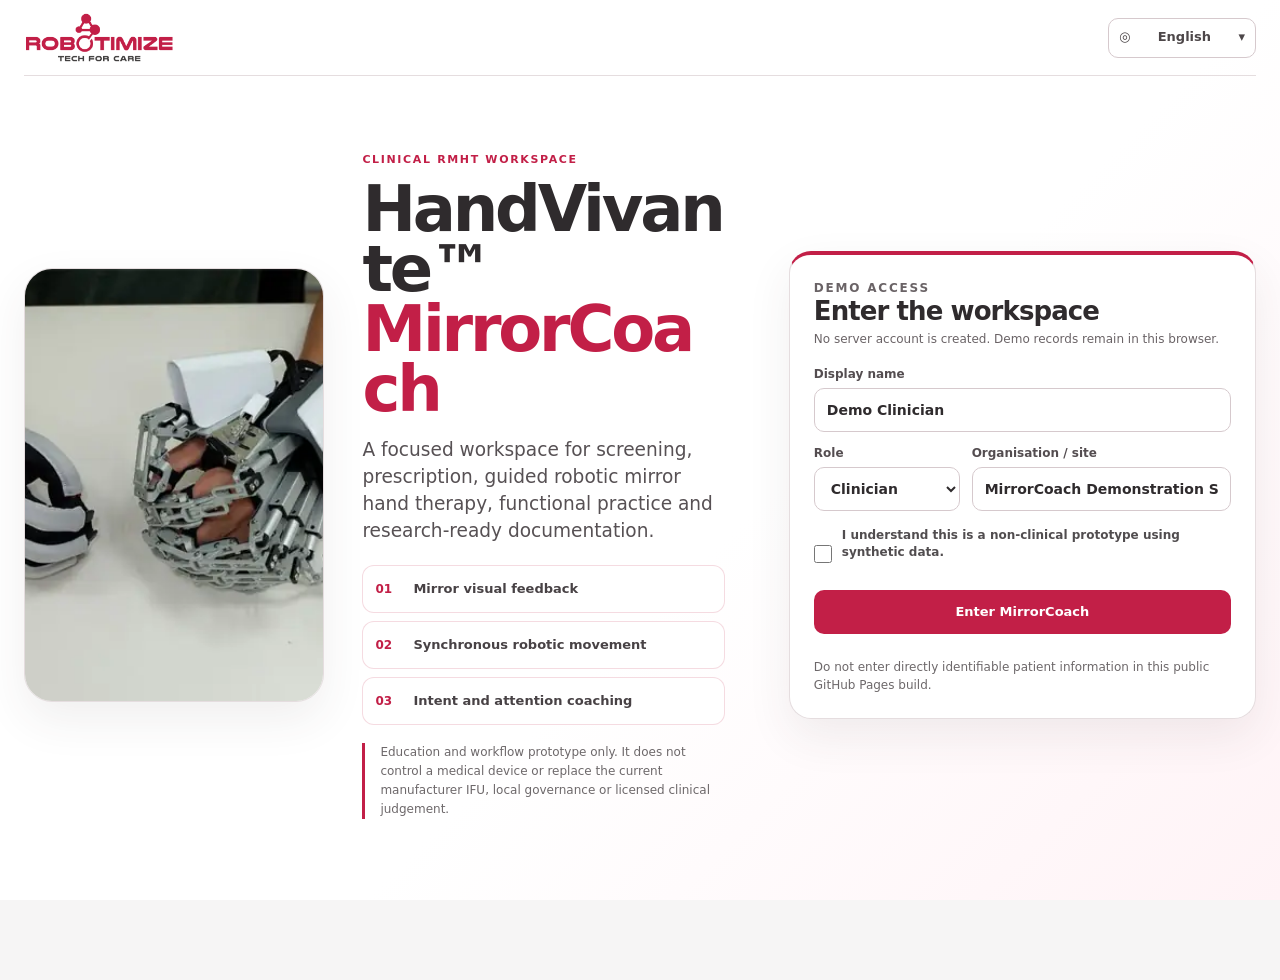
==== index.html @ 6317625f "Activate stable welcome route build" ====
<!doctype html>
<html lang="en">
<head>
  <meta charset="utf-8" />
  <meta name="viewport" content="width=device-width, initial-scale=1" />
  <meta name="theme-color" content="#ffffff" />
  <meta name="description" content="HandVivante MirrorCoach: a clinician-led international workflow prototype for robotic mirror hand therapy, guided sessions, functional practice and research-ready documentation." />
  <title>HandVivante™ MirrorCoach</title>
  <link rel="icon" href="assets/robotimize-logo.png?v=20260714-5" type="image/png" />
  <link rel="manifest" href="manifest.webmanifest?v=20260714-5" />
  <link rel="stylesheet" href="css/01-foundation.css?v=20260714-5" />
  <link rel="stylesheet" href="css/02-layout.css?v=20260714-5" />
  <link rel="stylesheet" href="css/03-components.css?v=20260714-5" />
  <link rel="stylesheet" href="css/04-responsive.css?v=20260714-5" />
  <link rel="stylesheet" href="css/05-professional.css?v=20260714-5" />
  <link rel="stylesheet" href="css/06-focus-navigation.css?v=20260714-5" />
  <link rel="stylesheet" href="css/07-metric-insights.css?v=20260714-5" />
  <link rel="stylesheet" href="css/08-welcome-navigation.css?v=20260714-5" />
</head>
<body>
  <a class="skip-link" href="#mainContent">Skip to main content</a>
  <div id="mirrorcoachRoot"><div class="boot-screen"><img src="assets/robotimize-logo.png?v=20260714-5" alt="Robotimize — Tech for Care" /><strong>Loading HandVivante™ MirrorCoach…</strong></div></div>
  <script src="js/00-boot.js?v=20260714-5"></script>
</body>
</html>
---- css/02-layout.css ----
.tab-nav{position:sticky;top:0;z-index:50;display:flex;gap:8px;overflow-x:auto;padding:12px clamp(18px,4vw,62px);background:rgba(10,7,17,.87);backdrop-filter:blur(18px);border-bottom:1px solid var(--line);scrollbar-width:thin}
.tab-button{white-space:nowrap;min-height:42px;padding:10px 15px;background:rgba(255,255,255,.055);border:1px solid var(--line)}
.tab-button.active{background:linear-gradient(135deg,rgba(255,93,143,.27),rgba(155,124,255,.2));border-color:rgba(255,122,164,.55)}
.app-status{position:fixed;right:20px;bottom:20px;z-index:1000;max-width:430px;border-radius:16px;padding:13px 16px;background:#21172e;border:1px solid var(--line);box-shadow:var(--shadow);opacity:0;transform:translateY(12px);pointer-events:none;transition:.2s}
.app-status.show{opacity:1;transform:translateY(0)}
.app-status.error{border-color:rgba(255,107,120,.55)}
.app-shell{width:min(1500px,calc(100% - clamp(30px,7vw,120px)));margin:0 auto;padding:28px 0 20px}
.tab-panel{display:none}
.tab-panel.active{display:block}
footer{width:min(1500px,calc(100% - clamp(30px,7vw,120px)));margin:0 auto;padding:8px 0 34px;color:var(--muted);font-size:12px}
.hero-panel{display:grid;grid-template-columns:minmax(0,1.15fr) minmax(300px,.85fr);align-items:center;overflow:hidden;min-height:340px}
.hero-panel h2{font-size:clamp(34px,4.5vw,67px);max-width:890px}
.hero-panel p:not(.eyebrow){color:var(--muted);max-width:760px}
.hero-panel img{width:100%;height:300px;object-fit:contain;filter:drop-shadow(0 26px 35px rgba(0,0,0,.36))}
.hero-buttons{display:flex;gap:10px;flex-wrap:wrap;margin-top:18px}
.stats-grid{display:grid;grid-template-columns:repeat(4,minmax(0,1fr));gap:16px;margin-bottom:22px}
.stat-card{padding:18px;min-height:128px}
.stat-card span{display:block;color:var(--muted);font-size:11px;font-weight:850;margin-bottom:10px}
.stat-card strong{display:block;font-size:36px;letter-spacing:-.045em;margin-bottom:5px}
.stat-card small{color:var(--muted);font-size:11px}
.dashboard-grid,.research-grid{display:grid;grid-template-columns:repeat(2,minmax(0,1fr));gap:22px}
.wide{grid-column:1/-1}
.dose-chart{display:grid;gap:15px}
.dose-row{display:grid;grid-template-columns:minmax(180px,.35fr) 1fr minmax(95px,.18fr);align-items:center;gap:14px}
.dose-row .label strong{display:block;font-size:13px}
.dose-row .label small{color:var(--muted);font-size:11px}
.dose-track{height:18px;border-radius:999px;background:rgba(255,255,255,.07);overflow:hidden;border:1px solid var(--line)}
.dose-track i{display:block;height:100%;border-radius:999px;background:linear-gradient(90deg,var(--accent),var(--accent-2),var(--accent-3));transition:width .3s}
.dose-row>strong{text-align:right;font-size:12px}
.architecture-list{list-style:none;padding:0;margin:0;display:grid;gap:10px}
.architecture-list li{display:grid;grid-template-columns:70px 1fr;gap:12px;align-items:center;padding:11px;border:1px solid var(--line);border-radius:14px;background:rgba(255,255,255,.035)}
.architecture-list b{color:#ff8fb1}
.architecture-list span{font-size:13px;font-weight:800}
.prompt-list{display:grid;gap:10px}
.prompt-card{padding:12px;border:1px solid var(--line);border-radius:14px;background:rgba(0,0,0,.14)}
.prompt-card strong{display:block;font-size:13px}
.prompt-card p{font-size:12px;color:var(--muted);margin:5px 0 0}
.prompt-card.warning{border-color:rgba(248,196,103,.42)}
.prompt-card.risk{border-color:rgba(255,107,120,.48)}
.prompt-card.good{border-color:rgba(101,217,166,.38)}
.table-wrap{overflow-x:auto;border-radius:16px}
table{width:100%;border-collapse:collapse;min-width:870px}
th,td{padding:12px 11px;border-bottom:1px solid var(--line);text-align:left;vertical-align:top;font-size:12px;line-height:1.45}
th{color:var(--muted);text-transform:uppercase;letter-spacing:.08em;font-size:10px}
.badge{display:inline-flex;border-radius:999px;padding:6px 9px;border:1px solid var(--line);font-size:10px;font-weight:900;text-transform:uppercase;letter-spacing:.05em;white-space:nowrap}
.badge.good{border-color:rgba(101,217,166,.4);color:#c9ffe8;background:rgba(101,217,166,.08)}
.badge.warning{border-color:rgba(248,196,103,.46);color:#ffe8b5;background:rgba(248,196,103,.09)}
.badge.risk{border-color:rgba(255,107,120,.46);color:#ffd5da;background:rgba(255,107,120,.09)}
.badge.info{border-color:rgba(155,124,255,.42);color:#ded2ff;background:rgba(155,124,255,.09)}
.two-column{display:grid;grid-template-columns:minmax(350px,.82fr) minmax(420px,1.18fr);gap:22px;align-items:start}
.grid-2,.grid-3{display:grid;gap:13px}
.grid-2{grid-template-columns:repeat(2,minmax(0,1fr))}
.grid-3{grid-template-columns:repeat(3,minmax(0,1fr))}
.cards-list{display:grid;gap:13px}
.patient-card,.protocol-card,.outcome-card,.event-card{border:1px solid var(--line);background:rgba(0,0,0,.16);border-radius:18px;padding:15px}
.card-top{display:flex;justify-content:space-between;gap:12px;align-items:flex-start}
.patient-card h3,.protocol-card h3,.outcome-card h3{margin-bottom:4px}
.patient-card p,.protocol-card p,.outcome-card p{color:var(--muted);font-size:12px;margin-bottom:10px}
.mini-metrics{display:flex;flex-wrap:wrap;gap:7px;margin:10px 0}
.mini-metrics span{border:1px solid var(--line);background:rgba(255,255,255,.045);border-radius:999px;padding:6px 9px;font-size:10px;color:var(--muted);font-weight:800}
.card-actions{display:flex;flex-wrap:wrap;gap:8px;margin-top:10px}
.eligibility-box{border:1px solid var(--line);border-radius:16px;padding:14px 14px 4px;margin:0 0 14px}
.eligibility-box legend{padding:0 8px;color:#fff;font-weight:900;font-size:12px}
.eligibility-summary{margin:0 0 15px;padding:11px 13px;border-radius:14px;background:rgba(155,124,255,.08);border:1px solid rgba(155,124,255,.28);font-size:12px;line-height:1.45;color:#ddd4ed}
.eligibility-summary.risk{background:rgba(255,107,120,.08);border-color:rgba(255,107,120,.34)}
.sticky-panel{position:sticky;top:78px}
.protocol-weeks{display:grid;gap:12px}
.week-card{padding:14px;border:1px solid var(--line);border-radius:16px;background:rgba(0,0,0,.14)}
.week-card b{color:#ff97b8}
.week-card p{font-size:12px;color:var(--muted);margin:5px 0 0}
.week-card ul{margin:9px 0 0;padding-left:18px;color:#ded7e7;font-size:12px;line-height:1.55}
.session-launch{margin-bottom:22px}
.device-pill{display:inline-flex;align-items:center;gap:8px;border:1px solid rgba(101,217,166,.32);background:rgba(101,217,166,.08);color:#c8ffe5;border-radius:999px;padding:8px 11px;font-size:11px;font-weight:900;white-space:nowrap}
---- css/03-components.css ----
.status-dot{width:8px;height:8px;border-radius:50%;background:var(--ok);box-shadow:0 0 0 5px rgba(101,217,166,.12)}
.session-grid{display:grid;grid-template-columns:minmax(310px,.72fr) minmax(480px,1.28fr);gap:22px}
.timer-panel{position:sticky;top:78px}
.timer-ring{width:min(280px,78vw);aspect-ratio:1;border-radius:50%;margin:0 auto 18px;display:grid;place-content:center;text-align:center;background:conic-gradient(var(--accent) 0deg,rgba(255,255,255,.08) 0deg);border:1px solid var(--line);box-shadow:inset 0 0 0 16px rgba(0,0,0,.18),0 25px 50px rgba(0,0,0,.28)}
.timer-ring span{font-size:12px;color:#ff94b5;font-weight:950}
.timer-ring strong{font-size:48px;letter-spacing:-.04em}
.timer-ring small{color:var(--muted);font-size:12px;max-width:190px;margin:0 auto}
.timer-controls{display:grid;grid-template-columns:repeat(3,1fr);gap:8px;margin-bottom:16px}
.phase-tabs{display:grid;gap:8px}
.phase-tab{width:100%;justify-content:flex-start;border-radius:14px;background:rgba(255,255,255,.04);border:1px solid var(--line);padding:10px 12px;font-size:11px;min-height:38px}
.phase-tab.active{border-color:rgba(255,93,143,.52);background:rgba(255,93,143,.1)}
.phase-tab.done:after{content:"✓";margin-left:auto;color:var(--ok)}
.phase-card h2{font-size:28px}
.phase-lead{color:var(--muted);font-size:13px}
.phase-checks{display:grid;gap:9px;margin:16px 0}
.phase-checks .check-row{padding:10px;border:1px solid var(--line);border-radius:13px;background:rgba(0,0,0,.12);margin:0}
.cue-box,.stop-box,.transfer-box{padding:14px;border-radius:15px;border:1px solid rgba(155,124,255,.34);background:rgba(155,124,255,.08);margin:14px 0}
.cue-box strong,.stop-box strong,.transfer-box strong{display:block;margin-bottom:6px}
.cue-box p,.stop-box p,.transfer-box p{margin:0;color:#ddd6e7;font-size:12px}
.stop-box{border-color:rgba(255,107,120,.4);background:rgba(255,107,120,.075)}
.movement-grid{display:grid;grid-template-columns:repeat(2,minmax(0,1fr));gap:13px}
.movement-card{border:1px solid var(--line);border-radius:16px;padding:14px;background:rgba(0,0,0,.13)}
.movement-card img{width:100%;height:130px;object-fit:cover;border-radius:12px;margin-bottom:10px}
.movement-card p{color:var(--muted);font-size:12px;margin-bottom:8px}
.session-nav{display:flex;justify-content:space-between;gap:12px;margin-top:20px;padding-top:18px;border-top:1px solid var(--line)}
.filter-row{display:flex;gap:9px;flex-wrap:wrap}
.filter-row select{width:auto;min-width:180px;margin:0}
.exercise-grid{display:grid;grid-template-columns:repeat(3,minmax(0,1fr));gap:15px}
.exercise-card{border:1px solid var(--line);border-radius:18px;overflow:hidden;background:rgba(0,0,0,.15);display:flex;flex-direction:column}
.exercise-card img{width:100%;height:180px;object-fit:cover}
.exercise-card .exercise-body{padding:15px;display:flex;flex-direction:column;flex:1}
.exercise-card p{color:var(--muted);font-size:12px}
.exercise-card button{margin-top:auto;width:100%}
.tags{display:flex;flex-wrap:wrap;gap:6px;margin-bottom:10px}
.tag{border:1px solid var(--line);border-radius:999px;padding:5px 8px;font-size:9px;font-weight:900;color:#d7cfdf;text-transform:uppercase;letter-spacing:.05em}
dialog{width:min(760px,calc(100% - 30px));max-height:88vh;overflow:auto;border:1px solid var(--line);border-radius:22px;background:#1b1427;color:var(--text);box-shadow:0 40px 100px rgba(0,0,0,.6);padding:26px}
dialog::backdrop{background:rgba(5,3,10,.78);backdrop-filter:blur(5px)}
.dialog-close{position:sticky;top:0;margin-left:auto;display:grid;width:38px;height:38px;min-height:38px;padding:0;border-radius:50%;background:rgba(255,255,255,.08);border:1px solid var(--line);z-index:2;font-size:22px}
.detail-list{display:grid;gap:10px}
.detail-list article{border:1px solid var(--line);background:rgba(0,0,0,.14);border-radius:14px;padding:12px}
.detail-list article strong{display:block;font-size:12px;margin-bottom:4px}
.detail-list article p{font-size:12px;color:var(--muted);margin:0}
.tutorial-layout{display:grid;grid-template-columns:minmax(270px,.35fr) minmax(520px,.65fr);gap:22px}
.tutorial-nav{position:sticky;top:78px;align-self:start}
.tutorial-step{width:100%;justify-content:flex-start;border-radius:14px;background:transparent;border:1px solid transparent;padding:10px 11px;font-size:11px;min-height:38px}
.tutorial-step.active{background:rgba(255,93,143,.1);border-color:rgba(255,93,143,.35)}
.tutorial-step.done:after{content:"✓";margin-left:auto;color:var(--ok)}
.tutorial-progress{margin-top:18px;color:var(--muted);font-size:11px}
.progress{height:10px;background:rgba(255,255,255,.07);border-radius:999px;overflow:hidden;margin-top:8px}
.progress i{display:block;height:100%;width:0;background:linear-gradient(90deg,var(--accent),var(--accent-2),var(--accent-3));transition:width .25s}
.tutorial-stage{min-height:620px}
.tutorial-visual{width:100%;max-height:340px;object-fit:contain;border-radius:18px;background:rgba(0,0,0,.15);border:1px solid var(--line);padding:12px;margin:8px 0 18px}
.component-grid{display:grid;grid-template-columns:repeat(3,minmax(0,1fr));gap:12px}
.component-card{border:1px solid var(--line);border-radius:16px;padding:12px;background:rgba(0,0,0,.14)}
.component-card img{width:100%;height:120px;object-fit:contain}
.component-card p{font-size:11px;color:var(--muted);margin:5px 0 0}
.mechanism-diagram{display:grid;grid-template-columns:1fr auto 1fr auto 1fr;gap:10px;align-items:center;margin:18px 0}
.mechanism-node{padding:16px;border:1px solid var(--line);border-radius:16px;background:rgba(255,255,255,.045);text-align:center}
.mechanism-node strong{display:block;font-size:13px}
.mechanism-node span{font-size:10px;color:var(--muted)}
.mechanism-arrow{color:#ff8eaf;font-size:24px}
.quiz{display:grid;gap:11px}
.quiz-question{border:1px solid var(--line);border-radius:15px;padding:13px;background:rgba(0,0,0,.13)}
.quiz-question>strong{display:block;font-size:13px;margin-bottom:9px}
.quiz-question label{font-size:11px;margin:7px 0}
.quiz-result{padding:12px;border-radius:14px;border:1px solid var(--line);margin-top:12px;font-size:12px}
.quiz-result.good{border-color:rgba(101,217,166,.4);background:rgba(101,217,166,.08)}
.quiz-result.warning{border-color:rgba(248,196,103,.45);background:rgba(248,196,103,.08)}
.manual-hero{display:grid;grid-template-columns:1fr 300px;gap:24px;align-items:center;overflow:hidden}
.manual-hero p{color:var(--muted);max-width:950px}
.manual-hero img{width:100%;height:220px;object-fit:cover;object-position:center;border-radius:18px;border:1px solid var(--line);box-shadow:0 14px 34px rgba(100,22,46,.09)}
.manual-photo{margin:14px 0 18px;border:1px solid var(--line);border-radius:16px;overflow:hidden;background:#fff8fa;box-shadow:0 10px 26px rgba(100,22,46,.055)}
.manual-photo img{display:block;width:100%;max-height:360px;object-fit:cover;object-position:center}
.manual-photo figcaption{padding:10px 12px;color:var(--muted);font-size:11px;line-height:1.45;background:#fff}
.manual-photo-grid{display:grid;grid-template-columns:repeat(2,minmax(0,1fr));gap:12px;margin:14px 0 18px}
.manual-photo-grid .manual-photo{margin:0}
.manual-photo-grid .manual-photo img{height:230px}

/* Click-through clinical detail layer for the five-phase RMHT architecture */
.architecture-list li{display:block;padding:0;overflow:hidden}
.architecture-phase{width:100%;display:grid;grid-template-columns:72px minmax(0,1fr) auto;gap:12px;align-items:center;min-height:66px;padding:12px 14px;border:0;border-radius:14px;background:transparent;color:var(--text);text-align:left;transition:background .18s ease,transform .18s ease,box-shadow .18s ease}
.architecture-phase:hover{background:rgba(194,31,71,.065);transform:translateY(-1px)}
.architecture-phase:focus-visible{outline:3px solid rgba(194,31,71,.24);outline-offset:-3px;background:rgba(194,31,71,.07)}
.architecture-phase b{font-size:12px;color:var(--accent)}
.architecture-copy{display:grid;gap:3px;min-width:0}
.architecture-copy strong{font-size:13px;line-height:1.3}
.architecture-copy small{color:var(--muted);font-size:10px;line-height:1.35;font-weight:650}
.architecture-arrow{color:var(--accent);font-size:27px;line-height:1;transition:transform .18s ease}
.architecture-phase:hover .architecture-arrow{transform:translateX(3px)}
.architecture-dialog{width:min(980px,calc(100% - 30px));padding:24px 28px 28px}
.architecture-detail-header{display:grid;grid-template-columns:minmax(0,1fr) auto;gap:24px;align-items:start;margin:-14px 0 16px}
.architecture-detail-header h2{font-size:clamp(28px,4vw,44px);margin-bottom:8px}
.architecture-detail-header p:not(.eyebrow){color:var(--muted);max-width:760px;margin:0}
.architecture-phase-badge{display:grid;place-items:center;min-width:78px;min-height:78px;padding:12px;border-radius:22px;background:linear-gradient(135deg,var(--accent),#df476b);color:#fff;font-size:15px;font-weight:950;box-shadow:0 16px 32px rgba(194,31,71,.18)}
.architecture-protocol-note{padding:13px 15px;border:1px solid rgba(182,120,19,.32);border-radius:15px;background:#fff8e9;margin-bottom:16px}
.architecture-protocol-note strong{display:block;color:#76500f;font-size:12px;margin-bottom:4px}
.architecture-protocol-note p{margin:0;color:#765c2f;font-size:11px;line-height:1.55}
.architecture-detail-grid{display:grid;grid-template-columns:repeat(2,minmax(0,1fr));gap:12px}
.architecture-detail-card{border:1px solid var(--line);border-radius:16px;padding:15px;background:#fff;box-shadow:0 8px 24px rgba(100,22,46,.04)}
.architecture-detail-card.wide{grid-column:1/-1}
.architecture-detail-card>strong{display:block;color:var(--accent);font-size:12px;text-transform:uppercase;letter-spacing:.055em;margin-bottom:8px}
.architecture-detail-card p{margin:0;color:var(--muted);font-size:12px;line-height:1.6}
.architecture-detail-card ul{margin:0;padding-left:20px;color:#514b4d;font-size:12px;line-height:1.55}
.architecture-detail-card li{margin:6px 0}
.architecture-detail-card blockquote{margin:0;padding:12px 14px;border-left:4px solid var(--accent);border-radius:0 12px 12px 0;background:#fff4f7;color:#4d4648;font-size:13px;font-weight:750;line-height:1.55}
.architecture-detail-card.evidence{background:#fff8fa}
.architecture-record-grid{display:grid;grid-template-columns:repeat(3,minmax(0,1fr));gap:8px}
.architecture-record-grid span{display:flex;align-items:center;min-height:42px;padding:9px 10px;border:1px solid var(--line);border-radius:12px;background:#fff;color:#5a5355;font-size:11px;font-weight:750}
.architecture-references{margin-top:16px;padding:16px;border:1px solid var(--line);border-radius:16px;background:#faf8f9}
.architecture-references h3{font-size:14px;margin-bottom:8px}
.architecture-references ol{margin:0;padding-left:20px;color:#625b5d;font-size:10px;line-height:1.5}
.architecture-references li{margin:5px 0}
.architecture-references p{margin:10px 0 0;color:var(--muted);font-size:10px}
.architecture-actions{display:flex;justify-content:flex-end;gap:10px;flex-wrap:wrap;margin-top:18px}
@media(max-width:760px){
  .architecture-phase{grid-template-columns:58px minmax(0,1fr) auto;padding:11px 12px}
  .architecture-copy small{font-size:9px}
  .architecture-dialog{padding:20px 18px 22px}
  .architecture-detail-header{grid-template-columns:1fr;margin-top:-12px}
  .architecture-phase-badge{min-width:0;min-height:0;width:max-content;padding:8px 12px;border-radius:999px}
  .architecture-detail-grid,.architecture-record-grid{grid-template-columns:1fr}
  .architecture-detail-card.wide{grid-column:auto}
  .architecture-actions{display:grid;grid-template-columns:1fr}
  .architecture-actions button{width:100%}
}
---- css/04-responsive.css ----
.manual-tools{display:grid;grid-template-columns:1fr auto;gap:12px;align-items:end}
.manual-tools label{margin:0}
.manual-warning{padding:14px 16px;border:1px solid rgba(248,196,103,.42);background:rgba(248,196,103,.075);border-radius:15px;color:#f8e6bd;font-size:12px;line-height:1.55;margin:18px 0}
.manual-sections{display:grid;gap:11px}
.manual-section{border:1px solid var(--line);border-radius:16px;overflow:hidden;background:rgba(0,0,0,.13)}
.manual-section button{width:100%;border-radius:0;background:transparent;justify-content:space-between;padding:15px 16px;text-align:left}
.manual-section button:after{content:"+";font-size:20px;color:#ff8fae}
.manual-section.open button:after{content:"−"}
.manual-content{display:none;padding:0 16px 16px;color:#d7cfdf;font-size:12px;line-height:1.6}
.manual-section.open .manual-content{display:block}
.manual-content h4{font-size:12px;color:#fff;margin:15px 0 6px}
.manual-content ul,.manual-content ol{padding-left:20px}
.manual-content li{margin:5px 0}
.manual-content .callout{padding:11px 12px;border-left:3px solid var(--accent);background:rgba(255,93,143,.06);border-radius:0 11px 11px 0}
.outcome-visuals{display:grid;grid-template-columns:repeat(2,minmax(0,1fr));gap:12px;margin-bottom:16px}
.trajectory-card{border:1px solid var(--line);border-radius:16px;padding:14px;background:rgba(0,0,0,.13)}
.trajectory-card h3{font-size:14px}
.trajectory-values{display:grid;grid-template-columns:repeat(3,1fr);gap:8px}
.trajectory-values span{font-size:10px;color:var(--muted)}
.trajectory-values b{display:block;color:#fff;font-size:13px;margin-top:3px}
.trajectory-bar{height:12px;border-radius:999px;background:rgba(255,255,255,.07);overflow:hidden;margin:11px 0}
.trajectory-bar i{display:block;height:100%;background:linear-gradient(90deg,var(--accent),var(--accent-3))}
.metric-list{display:grid;gap:9px}
.metric-row{display:flex;justify-content:space-between;gap:16px;border-bottom:1px solid var(--line);padding:10px 0}
.metric-row span{color:var(--muted);font-size:12px}
.metric-row strong{font-size:13px}
.governance-box{padding:14px;border:1px solid rgba(155,124,255,.3);background:rgba(155,124,255,.07);border-radius:15px;margin-top:15px}
.governance-box p{color:var(--muted);font-size:12px;margin:6px 0 0}
.empty{padding:18px;border:1px dashed var(--line);border-radius:15px;color:var(--muted);font-size:12px;text-align:center}
@media(max-width:1180px){
  .login-shell{grid-template-columns:1fr}.login-card{max-width:760px;margin:0}.app-header{grid-template-columns:1fr}.header-actions{justify-content:flex-start}.hero-panel{grid-template-columns:1fr}.hero-panel img{height:250px}.stats-grid{grid-template-columns:repeat(2,1fr)}.two-column,.session-grid,.tutorial-layout{grid-template-columns:1fr}.sticky-panel,.timer-panel,.tutorial-nav{position:static}.exercise-grid{grid-template-columns:repeat(2,minmax(0,1fr))}
}
@media(max-width:760px){
  .login-shell{padding:135px 22px 22px}.login-company-logo{top:24px;left:22px}.login-copy h1{font-size:52px}.mechanism-strip{grid-template-columns:1fr}.app-header{padding:20px 16px}.app-brand{display:grid;gap:14px}.brand-mark.small{width:215px;max-width:74vw}.header-actions{display:grid;grid-template-columns:1fr 1fr;width:100%}.user-chip{grid-column:1/-1}.tab-nav{padding:10px 14px}.app-shell,footer{width:calc(100% - 28px)}.hero-panel h2{font-size:35px}.stats-grid,.dashboard-grid,.research-grid,.exercise-grid,.outcome-visuals,.component-grid,.manual-photo-grid{grid-template-columns:1fr}.wide{grid-column:auto}.grid-2,.grid-3,.movement-grid{grid-template-columns:1fr}.section-heading.inline{display:block}.section-heading.inline>select,.section-heading.inline>.filter-row{margin-top:12px}.dose-row{grid-template-columns:1fr}.dose-row>strong{text-align:left}.timer-controls{grid-template-columns:1fr}.manual-hero{grid-template-columns:1fr}.manual-hero img{height:230px}.manual-tools{grid-template-columns:1fr}.mechanism-diagram{grid-template-columns:1fr}.mechanism-arrow{transform:rotate(90deg);text-align:center}.session-nav{flex-direction:column}.session-nav button{width:100%}.tutorial-stage{min-height:auto}.header-actions button{width:100%}.manual-photo-grid .manual-photo img{height:220px}
}
@media print{
  body{background:#fff;color:#111}body:before,.app-header,.tab-nav,.app-status,footer,.manual-tools,.manual-warning{display:none!important}.app-shell{width:100%;padding:0}.tab-panel{display:none!important}#manual.tab-panel{display:block!important}.panel{box-shadow:none;background:#fff;border:1px solid #ccc;color:#111}.manual-hero img{max-height:120px}.manual-section{break-inside:avoid;background:#fff;border-color:#bbb}.manual-section .manual-content{display:block!important;color:#222}.manual-section button{color:#111}.manual-section button:after{display:none}.manual-content .callout{background:#f5f5f5}.manual-photo{break-inside:avoid;box-shadow:none}.manual-photo img{max-height:260px}.manual-photo figcaption{color:#333}
}

/* Robotimize light visual system */
@media screen{
  .tab-nav{background:rgba(255,255,255,.94);border-bottom:1px solid var(--line);box-shadow:0 10px 30px rgba(100,22,46,.055)}
  .tab-button{background:#fff;border-color:var(--line);color:#5a5557}
  .tab-button:hover{background:#fff5f7;border-color:rgba(194,31,71,.32)}
  .tab-button.active{background:linear-gradient(135deg,rgba(194,31,71,.13),rgba(223,71,107,.07));border-color:rgba(194,31,71,.42);color:var(--accent)}
  .app-status{background:#fff;color:var(--text);border-color:rgba(194,31,71,.22)}
  .app-status.error{border-color:rgba(181,28,66,.55)}
  .hero-panel{position:relative;background:linear-gradient(135deg,#fff 0%,#fff 62%,#fff3f6 100%);overflow:hidden}
  .hero-panel:after{content:"";position:absolute;right:-80px;top:-110px;width:260px;height:260px;border:36px solid rgba(194,31,71,.055);border-radius:50%;pointer-events:none}
  .hero-panel>div,.hero-panel>img{position:relative;z-index:1}
  .hero-panel p:not(.eyebrow){color:var(--muted)}
  .hero-panel img{filter:drop-shadow(0 24px 28px rgba(73,35,47,.12))}
  .stat-card{background:#fff;border-top:4px solid var(--accent);box-shadow:0 14px 36px rgba(100,22,46,.075)}
  .stat-card span,.stat-card small{color:var(--muted)}
  .stat-card strong{color:var(--accent)}
  .dose-track,.progress,.trajectory-bar{background:#f4e7eb;border-color:rgba(194,31,71,.12)}
  .dose-track i,.progress i,.trajectory-bar i{background:linear-gradient(90deg,var(--accent),#df476b,var(--accent-3))}
  .architecture-list li,.prompt-card,.patient-card,.protocol-card,.outcome-card,.event-card,.week-card,.movement-card,.exercise-card,.detail-list article,.component-card,.mechanism-node,.quiz-question,.manual-section,.trajectory-card{background:#fff;border-color:var(--line);box-shadow:0 8px 24px rgba(100,22,46,.04)}
  .architecture-list b,.week-card b,.mechanism-arrow{color:var(--accent)}
  .prompt-card p,.patient-card p,.protocol-card p,.outcome-card p,.movement-card p,.exercise-card p,.detail-list article p,.component-card p,.mechanism-node span{color:var(--muted)}
  .prompt-card.warning{border-color:rgba(182,120,19,.38);background:#fffaf0}
  .prompt-card.risk{border-color:rgba(181,28,66,.4);background:#fff7f9}
  .prompt-card.good{border-color:rgba(47,125,90,.34);background:#f7fcf9}
  th{color:#746e70;background:#fff8fa}
  th,td{border-color:rgba(194,31,71,.11)}
  .badge.good{border-color:rgba(47,125,90,.35);color:#246848;background:#f0faf5}
  .badge.warning{border-color:rgba(182,120,19,.38);color:#86590e;background:#fff8e9}
  .badge.risk{border-color:rgba(181,28,66,.38);color:#9f1739;background:#fff1f4}
  .badge.info{border-color:rgba(194,31,71,.3);color:var(--accent);background:#fff3f6}
  .mini-metrics span,.phase-tab,.tutorial-step{background:#fff;color:#5f595b;border-color:var(--line)}
  .eligibility-box{border-color:var(--line)}
  .eligibility-box legend{color:var(--text)}
  .eligibility-summary,.cue-box,.transfer-box,.governance-box{background:#fff4f7;border-color:rgba(194,31,71,.25);color:var(--text)}
  .eligibility-summary.risk,.stop-box{background:#fff1f4;border-color:rgba(181,28,66,.34)}
  .device-pill{background:#f0faf5;color:#286c4d;border-color:rgba(47,125,90,.3)}
  .timer-ring{background:conic-gradient(var(--accent) 0deg,#f3e4e8 0deg);border-color:var(--line);box-shadow:inset 0 0 0 16px #fff,0 20px 48px rgba(100,22,46,.1)}
  .timer-ring span{color:var(--accent)}
  .timer-ring strong{color:var(--text)}
  .phase-tab.active,.tutorial-step.active{border-color:rgba(194,31,71,.42);background:#fff1f4;color:var(--accent)}
  .phase-checks .check-row{background:#fff;border-color:var(--line)}
  .cue-box p,.stop-box p,.transfer-box p{color:#5c5658}
  .movement-card img,.exercise-card img,.tutorial-visual{background:#fff8fa;border-color:var(--line)}
  dialog{background:#fff;color:var(--text);border-color:var(--line);box-shadow:0 35px 90px rgba(64,25,37,.24)}
  dialog::backdrop{background:rgba(64,62,62,.44)}
  .dialog-close{background:#fff;border-color:var(--line);color:var(--accent)}
  .tag{color:#625c5e;background:#fff8fa}
  .manual-warning{background:#fff8e9;border-color:rgba(182,120,19,.35);color:#74500f}
  .manual-section button{color:var(--text)}
  .manual-section button:after{color:var(--accent)}
  .manual-content{color:#5c5658}
  .manual-content h4{color:var(--text)}
  .manual-content .callout{background:#fff3f6}
  .trajectory-values b{color:var(--text)}
  .governance-box p{color:var(--muted)}
  .empty{background:#fff;color:var(--muted)}
}
---- css/05-professional.css ----
/* MirrorCoach professional international interface — final cascade */
:root{
  --ui-canvas:#f6f5f5;
  --ui-surface:#fff;
  --ui-surface-soft:#faf8f8;
  --ui-surface-red:#fff6f8;
  --ui-text-strong:#2f2b2d;
  --ui-text:#484245;
  --ui-muted:#6a6366;
  --ui-border:#e5dddf;
  --ui-border-strong:#d6c9cd;
  --ui-focus:#74102a;
  --ui-max:1520px;
  --ui-radius:18px;
  --ui-radius-small:12px;
  --ui-shadow:0 18px 45px rgba(58,45,49,.08);
  --ui-shadow-small:0 7px 20px rgba(58,45,49,.06);
}
html{background:var(--ui-canvas);scroll-padding-top:64px}
body{overflow-wrap:anywhere;background:linear-gradient(180deg,rgba(194,31,71,.035),transparent 250px),var(--ui-canvas);color:var(--ui-text);font-size:14px;line-height:1.5}
body:before{display:none}
h1,h2,h3,h4,strong{color:var(--ui-text-strong)}
.skip-link{position:fixed;top:8px;left:12px;z-index:2000;min-height:44px;padding:11px 16px;border-radius:10px;background:var(--ui-text-strong);color:#fff;font-weight:850;text-decoration:none;transform:translateY(-160%);transition:transform .15s ease}
.skip-link:focus{outline:3px solid #fff;outline-offset:2px;transform:translateY(0)}
:where(a,button,summary,input,select,textarea,[tabindex]):focus-visible{outline:3px solid var(--ui-focus);outline-offset:3px}
button,.file-button{min-height:44px;border-radius:10px;font-size:13px;font-weight:800}
button:hover,.file-button:hover{transform:none}
.primary,.secondary,.danger{box-shadow:none}
.primary{background:var(--accent)}
.primary:hover{background:#a9183d;box-shadow:0 6px 16px rgba(194,31,71,.17)}
.secondary{border-color:var(--ui-border-strong)}
.secondary:hover{background:var(--ui-surface-red);border-color:rgba(194,31,71,.5)}
.panel,.stat-card,.workspace-card{border:1px solid var(--ui-border);background:var(--ui-surface);box-shadow:var(--ui-shadow-small)}
.panel{margin-bottom:16px;padding:clamp(18px,2vw,26px);border-radius:var(--ui-radius)}

/* One-screen sign-in */
.login-shell{display:block;min-height:100vh;max-width:none;padding:0;background:linear-gradient(135deg,#fff 0%,#fff 58%,#fff3f6 100%)}
.login-topbar{display:flex;justify-content:space-between;align-items:center;width:min(var(--ui-max),calc(100% - 48px));min-height:76px;margin:0 auto;padding:10px 0;border-bottom:1px solid var(--ui-border)}
.login-topbar .brand-mark{width:150px;max-width:42vw}
.login-grid{display:grid;grid-template-columns:minmax(0,1.08fr) minmax(390px,.72fr);gap:clamp(28px,5vw,74px);align-items:center;width:min(1400px,calc(100% - 48px));min-height:calc(100vh - 76px);margin:0 auto;padding:24px 0 30px}
.login-showcase{display:grid;grid-template-columns:minmax(300px,.85fr) minmax(360px,1.15fr);gap:clamp(22px,3vw,42px);align-items:center;min-width:0}
.login-product-frame{overflow:hidden;border:1px solid var(--ui-border);border-radius:28px;background:#fff;box-shadow:var(--ui-shadow)}
.login-product{display:block;width:100%;height:min(48vh,480px);margin:0;object-fit:cover;object-position:center;filter:none}
.login-copy{padding:0}
.login-copy h1{margin:0 0 18px;font-size:clamp(42px,5vw,72px);line-height:.94;letter-spacing:-.05em}
.login-copy h1 span{color:var(--accent);background:none;-webkit-text-fill-color:initial}
.hero-copy{max-width:720px;margin-bottom:20px;color:#575154;font-size:clamp(16px,1.45vw,20px);line-height:1.45}
.mechanism-strip{grid-template-columns:1fr;gap:8px;margin:18px 0}
.mechanism-strip article{min-height:48px;padding:10px 12px;border-radius:12px;box-shadow:none}
.mechanism-strip strong{width:26px}
.clinical-note{margin:18px 0 0;font-size:12px}
.login-card{width:100%;max-width:520px;margin:0 0 0 auto;padding:24px;border-top:4px solid var(--accent);border-radius:22px;box-shadow:var(--ui-shadow)}
.login-card .section-heading{margin-bottom:16px}
.login-card .section-heading h2{font-size:26px}
.login-form-grid{display:grid;grid-template-columns:.72fr 1.28fr;gap:12px}
.login-card label{margin-bottom:12px}
.login-card input,.login-card select{min-height:44px;margin-top:5px;padding:10px 12px;border-radius:10px}
.login-card .check-row{margin:4px 0 14px}
.login-card .privacy-mini{margin-top:12px}

/* Language selector */
.language-switcher{position:relative;z-index:120}
.language-button{display:flex;justify-content:space-between;min-width:148px;padding:10px 12px;background:#fff;color:#4d4749}
.language-menu{position:absolute;top:calc(100% + 8px);right:0;width:min(240px,calc(100vw - 24px));padding:7px;border:1px solid var(--ui-border);border-radius:14px;background:#fff;box-shadow:var(--ui-shadow)}
.language-menu button{display:flex;width:100%;justify-content:flex-start;min-height:42px;padding:9px 11px;border:0;background:transparent;color:var(--ui-text);text-align:left}
.language-menu button:hover,.language-menu button[aria-checked="true"]{background:var(--ui-surface-red);color:var(--accent)}

/* Compact product header */
.app-header{display:block;min-height:0;padding:0;border-top:4px solid var(--accent);border-bottom:1px solid var(--ui-border);background:rgba(255,255,255,.97);box-shadow:none}
.app-header-inner{display:grid;grid-template-columns:minmax(0,1fr) auto;gap:24px;align-items:center;width:min(var(--ui-max),calc(100% - 48px));min-height:78px;margin:0 auto;padding:10px 0}
.app-brand{display:flex;gap:20px;align-items:center;min-width:0}
.app-brand .brand-mark.small{width:126px;max-width:none}
.brand-copy{min-width:0}
.brand-copy .eyebrow{margin-bottom:3px;font-size:10px;line-height:1.2;letter-spacing:.12em}
.product-title{display:flex;flex-wrap:wrap;gap:9px;align-items:center}
.product-title h1{margin:0;font-size:clamp(25px,2.1vw,34px);line-height:1;letter-spacing:-.035em}
.product-title>span{padding:5px 8px;border-radius:999px;background:var(--ui-surface-red);color:var(--accent);font-size:10px;font-weight:900;letter-spacing:.07em;text-transform:uppercase}
.brand-copy .subtitle{max-width:690px;margin-top:5px;color:var(--ui-muted);font-size:12px;line-height:1.35}
.header-assurance{display:flex;flex-wrap:wrap;gap:7px 18px;max-width:690px;margin:8px 0 0;padding:7px 0 0;border-top:1px solid #ebe7e8;color:#5d5759;font-size:11px;font-weight:750;list-style:none}
.header-assurance li{display:inline-flex;align-items:center;gap:7px}
.header-assurance li:before{width:12px;height:2px;flex:0 0 12px;border-radius:999px;background:var(--accent);content:""}
.header-controls{display:grid;grid-template-columns:148px 130px auto;gap:8px;align-items:center}
.data-menu{position:relative}
.data-menu>summary{display:flex;align-items:center;justify-content:center;min-height:44px;padding:10px 12px;border:1px solid var(--ui-border-strong);border-radius:10px;background:#fff;color:#4d4749;font-size:12px;font-weight:800;cursor:pointer;list-style:none}
.data-menu>summary::-webkit-details-marker{display:none}
.data-menu>summary:after{margin-left:8px;content:"▾"}
.data-menu[open]>summary{border-color:rgba(194,31,71,.45);background:var(--ui-surface-red);color:var(--accent)}
.data-menu-panel{position:absolute;top:calc(100% + 8px);right:0;z-index:110;display:grid;gap:8px;width:250px;padding:12px;border:1px solid var(--ui-border);border-radius:16px;background:#fff;box-shadow:var(--ui-shadow)}
.data-menu-panel button{width:100%;justify-content:flex-start}
.user-chip{min-width:205px;padding:5px 10px 5px 5px;border-color:var(--ui-border);box-shadow:none}
.user-chip>span{width:34px;height:34px}

/* Navigation with progressive disclosure */
.tab-nav{position:sticky;top:0;z-index:80;display:block;padding:0;border-bottom:1px solid var(--ui-border);background:rgba(255,255,255,.96);box-shadow:0 5px 18px rgba(58,45,49,.045);backdrop-filter:blur(14px)}
.tab-nav-inner{display:grid;grid-template-columns:repeat(6,minmax(0,1fr)) 112px;gap:5px;width:min(var(--ui-max),calc(100% - 48px));margin:0 auto;padding:6px 0}
.tab-button,.nav-more>summary{min-height:44px!important;padding:9px 13px;border:1px solid transparent;border-radius:10px;background:transparent;color:#5a5356;box-shadow:none;font-size:13px;font-weight:800;white-space:nowrap}
.tab-button:hover,.nav-more>summary:hover{border-color:var(--ui-border);background:var(--ui-surface-soft);color:#851531}
.tab-button.active{border-color:var(--accent);background:var(--accent);color:#fff;box-shadow:0 5px 14px rgba(194,31,71,.16)}
.nav-more{position:relative}
.nav-more>summary{display:flex;align-items:center;justify-content:center;cursor:pointer;list-style:none}
.nav-more>summary::-webkit-details-marker{display:none}
.nav-more>summary:after{margin-left:8px;content:"▾"}
.nav-more.contains-active>summary,.nav-more[open]>summary{border-color:rgba(194,31,71,.35);background:var(--ui-surface-red);color:var(--accent)}
.nav-more-menu{position:absolute;top:calc(100% + 8px);right:0;z-index:100;display:grid;gap:5px;width:230px;padding:8px;border:1px solid var(--ui-border);border-radius:15px;background:#fff;box-shadow:var(--ui-shadow)}
.nav-menu-item{width:100%;justify-content:flex-start;text-align:left}
.nav-menu-item.active{background:var(--accent);color:#fff}
.app-status{position:fixed;right:18px;bottom:18px;z-index:1000;width:min(420px,calc(100% - 36px));max-width:none;padding:12px 14px;border:1px solid var(--ui-border);border-radius:12px;background:#fff;color:#851531;box-shadow:var(--ui-shadow);font-size:12px;font-weight:700}
.app-status:not(.show){display:none}
.app-shell{width:min(var(--ui-max),calc(100% - 48px));margin:0 auto;padding:10px 0 18px}
footer{width:min(var(--ui-max),calc(100% - 48px));padding:8px 0 24px}

/* Layered dashboard adapted from the VivantePlexus command-centre pattern */
.workspace-shell{overflow:hidden;border:1px solid var(--ui-border);border-radius:20px;background:#fff;box-shadow:var(--ui-shadow-small)}
.workspace-topbar{display:grid;grid-template-columns:minmax(0,1fr) minmax(210px,270px);gap:24px;align-items:end;padding:18px 20px 14px;border-bottom:1px solid var(--ui-border);background:linear-gradient(135deg,#fff 0%,#fff 72%,#fff6f8 100%)}
.workspace-kicker{margin:0 0 4px;color:var(--accent);font-size:10px;font-weight:900;letter-spacing:.12em;text-transform:uppercase}
.workspace-topbar h2{margin:0 0 4px;font-size:clamp(24px,2.2vw,32px)}
.workspace-topbar p:not(.workspace-kicker){margin:0;color:var(--ui-muted);font-size:12px}
.workspace-focus{margin:0;color:#544d50;font-size:12px;font-weight:800}
.workspace-focus select{min-height:42px;margin-top:5px;padding:9px 11px;border-radius:10px}
.workspace-layer-nav{display:grid;grid-template-columns:repeat(4,minmax(0,1fr));gap:5px;padding:6px 8px;border-bottom:1px solid var(--ui-border);background:var(--ui-surface-soft)}
.workspace-layer-nav button{display:flex;gap:8px;min-height:42px;padding:8px 12px;border:1px solid transparent;border-radius:10px;background:transparent;color:#5d5659;font-size:12px}
.workspace-layer-nav button span{color:var(--accent);font-size:10px}
.workspace-layer-nav button.active{border-color:rgba(194,31,71,.28);background:#fff;color:var(--accent);box-shadow:0 4px 12px rgba(58,45,49,.05)}
.workspace-stage{padding:12px}
.workspace-layer{animation:layer-in .18s ease}
@keyframes layer-in{from{opacity:.45;transform:translateY(3px)}to{opacity:1;transform:none}}
.dashboard-hero{display:grid;grid-template-columns:minmax(0,1fr) 270px;gap:24px;align-items:center;min-height:154px;padding:18px 22px;border:1px solid var(--ui-border);border-radius:16px;background:linear-gradient(135deg,#fff 0%,#fff 66%,#fff2f5 100%)}
.dashboard-hero h2{max-width:760px;margin-bottom:7px;font-size:clamp(26px,3.2vw,44px)}
.dashboard-hero p:not(.eyebrow){max-width:820px;margin-bottom:12px;color:var(--ui-muted);font-size:12px}
.dashboard-hero img{width:100%;height:145px;object-fit:contain;filter:drop-shadow(0 15px 20px rgba(73,35,47,.11))}
.hero-buttons{margin-top:10px}
.command-metrics{grid-template-columns:repeat(4,minmax(0,1fr));gap:10px;margin:10px 0}
.command-metrics .stat-card{min-height:86px;padding:12px 14px;border-radius:14px;border-top:3px solid var(--accent);box-shadow:none}
.command-metrics .stat-card span{margin-bottom:4px;font-size:10px}
.command-metrics .stat-card strong{font-size:27px}
.command-metrics .stat-card small{font-size:9px}
.command-grid{display:grid;grid-template-columns:minmax(0,1.15fr) minmax(340px,.85fr);gap:10px}
.workspace-card{min-width:0;padding:16px;border-radius:16px;box-shadow:none}
.workspace-card-heading{display:flex;justify-content:space-between;gap:14px;align-items:flex-start;margin-bottom:5px}
.workspace-card-heading h3{margin:0;font-size:17px}
.text-button{min-height:34px;padding:4px 0;border:0;background:transparent;color:var(--accent);font-size:11px;white-space:nowrap}
.card-intro{margin:0 0 8px;color:var(--ui-muted);font-size:11px}
.architecture-list{gap:5px}
.architecture-list li{border-radius:11px}
.architecture-phase{grid-template-columns:58px minmax(0,1fr) auto;min-height:45px;padding:6px 9px;border-radius:10px}
.architecture-copy{gap:0}
.architecture-copy strong{font-size:11px}
.architecture-copy small{font-size:9px}
.architecture-arrow{font-size:20px}
.compact-list{display:grid;gap:7px;max-height:278px;overflow:auto;padding-right:3px}
.compact-list .prompt-card{padding:10px 11px;border-radius:11px;box-shadow:none}
.compact-list .prompt-card strong{font-size:11px}
.compact-list .prompt-card p{margin-top:3px;font-size:10px;line-height:1.4}
.layer-heading{display:flex;justify-content:space-between;gap:20px;align-items:flex-start;margin:2px 2px 12px}
.layer-heading h2{margin-bottom:5px;font-size:24px}
.layer-heading p:not(.workspace-kicker){margin:0;color:var(--ui-muted);font-size:12px}
.dose-workspace{min-height:420px}
.dose-row{padding:10px 0;border-bottom:1px solid var(--ui-border)}
.safety-grid{display:grid;grid-template-columns:minmax(0,1.4fr) minmax(280px,.6fr);gap:12px}
.governance-card{align-self:start;background:var(--ui-surface-red)}
.governance-card p:not(.eyebrow){color:var(--ui-muted);font-size:12px}
.workspace-card .table-wrap{max-height:520px;overflow:auto}

/* Global density and professional surfaces for the remaining workflows */
.two-column,.session-grid,.tutorial-layout,.dashboard-grid,.research-grid{gap:16px}
.section-heading{margin-bottom:16px}
.section-heading h2{margin-bottom:5px;font-size:21px}
.section-heading p,.small-note{color:var(--ui-muted);font-size:12px}
label{margin-bottom:14px;color:#544d50;font-size:12px;font-weight:750}
input,select,textarea{min-height:44px;margin-top:6px;padding:10px 12px;border-color:var(--ui-border-strong);border-radius:10px;background:#fff;color:var(--ui-text-strong);font-size:14px}
textarea{min-height:88px}
input:focus,select:focus,textarea:focus{border-color:var(--accent);box-shadow:0 0 0 3px rgba(194,31,71,.12)}
.grid-2,.grid-3{gap:12px 14px}
.patient-card,.protocol-card,.outcome-card,.event-card,.week-card,.movement-card,.exercise-card,.detail-list article,.component-card,.mechanism-node,.quiz-question,.manual-section,.trajectory-card,.prompt-card{border-color:var(--ui-border);border-radius:14px;background:#fff;box-shadow:none}
.exercise-grid{gap:12px}
.exercise-card img{height:170px}
.table-wrap{border:1px solid var(--ui-border);border-radius:14px;background:#fff}
th{background:#fff8fa;color:#746e70}
th,td{padding:10px;border-color:rgba(194,31,71,.1)}
dialog{border-color:var(--ui-border);border-radius:18px;background:#fff;color:var(--ui-text);box-shadow:0 35px 90px rgba(64,25,37,.24)}
dialog::backdrop{background:rgba(64,62,62,.44)}
.dialog-close{background:#fff;border-color:var(--ui-border);color:var(--accent)}

@media(max-width:1180px){
  .login-grid{grid-template-columns:1fr;align-content:start;padding-top:28px}
  .login-showcase{grid-template-columns:minmax(260px,.75fr) minmax(360px,1.25fr)}
  .login-product{height:340px}
  .login-card{max-width:none;margin:0}
  .app-header-inner{grid-template-columns:1fr}
  .header-controls{grid-template-columns:148px 130px minmax(205px,1fr)}
  .tab-nav-inner{grid-template-columns:repeat(4,minmax(0,1fr))}
  .nav-more{grid-column:auto}
  .command-grid,.safety-grid{grid-template-columns:1fr}
}
@media(max-width:820px){
  .login-topbar,.login-grid,.app-header-inner,.tab-nav-inner,.app-shell,footer{width:calc(100% - 28px)}
  .login-grid{min-height:auto;padding-bottom:24px}
  .login-showcase{grid-template-columns:1fr}
  .login-product{height:260px}
  .login-copy h1{font-size:44px}
  .app-brand{align-items:flex-start}
  .brand-copy .subtitle,.header-assurance{display:none}
  .header-controls{grid-template-columns:1fr 1fr}
  .user-chip{grid-column:1/-1;width:100%}
  .tab-nav-inner{display:flex;overflow-x:auto;padding:6px 0}
  .tab-button,.nav-more>summary{min-width:116px}
  .nav-more-menu{position:fixed;top:auto;right:14px;bottom:14px;left:14px;width:auto}
  .workspace-topbar{grid-template-columns:1fr;gap:12px}
  .workspace-layer-nav{overflow-x:auto;display:flex}
  .workspace-layer-nav button{min-width:120px}
  .dashboard-hero{grid-template-columns:1fr;padding:16px}
  .dashboard-hero img{display:none}
  .command-metrics{grid-template-columns:repeat(2,minmax(0,1fr))}
  .login-form-grid{grid-template-columns:1fr}
}
@media(max-width:520px){
  .login-topbar{min-height:68px}
  .login-topbar .brand-mark{width:125px}
  .language-button{min-width:128px}
  .login-grid{width:calc(100% - 22px)}
  .login-product{height:220px}
  .login-copy h1{font-size:38px}
  .login-card{padding:18px}
  .app-header-inner{width:calc(100% - 22px)}
  .app-brand .brand-mark.small{width:100px}
  .product-title h1{font-size:22px}
  .product-title>span{display:none}
  .header-controls{grid-template-columns:1fr 1fr}
  .command-metrics{grid-template-columns:1fr 1fr}
  .workspace-stage{padding:8px}
  .workspace-topbar{padding:14px}
  .architecture-phase{grid-template-columns:52px minmax(0,1fr) auto}
}
@media(min-width:1200px) and (min-height:820px){
  #dashboard .workspace-shell{min-height:calc(100vh - 166px)}
}
@media print{
  .language-switcher,.data-menu,.nav-more{display:none!important}
}
---- css/06-focus-navigation.css ----
/*
 * MirrorCoach focused workflow layer
 *
 * Adds progressive disclosure, local view switching, compact form steps,
 * exercise pagination and a persistent previous/next workflow dock.
 */
:root{
  --flow-dock-height:58px;
  --focus-canvas-height:calc(100vh - 226px);
}

/* A quieter, more compact application chrome. */
@media(min-width:821px){
  .app-header-inner{min-height:64px;padding:7px 0}
  .app-brand{gap:16px}
  .app-brand .brand-mark.small{width:108px}
  .brand-copy .eyebrow{margin-bottom:2px}
  .brand-copy .subtitle,.header-assurance{display:none}
  .product-title h1{font-size:clamp(23px,1.8vw,29px)}
  .header-controls{grid-template-columns:132px 118px minmax(188px,auto)}
  .language-button,.data-menu>summary{min-height:40px;padding:8px 10px}
  .user-chip{min-width:188px}
  .tab-nav-inner{padding:4px 0}
  .tab-button,.nav-more>summary{min-height:40px!important;padding:7px 12px}
}

body.professional-ui-ready{padding-bottom:calc(var(--flow-dock-height) + 22px)}
.app-shell{padding-top:8px}

/* Local view switcher: only one purposeful surface is visible at a time. */
.focus-enhanced{min-height:var(--focus-canvas-height)}
.focus-switcher{
  display:flex;
  align-items:center;
  gap:5px;
  width:max-content;
  max-width:100%;
  margin:0 auto 10px;
  padding:5px;
  overflow-x:auto;
  border:1px solid var(--ui-border);
  border-radius:14px;
  background:#f4f1f2;
  box-shadow:0 5px 15px rgba(58,45,49,.04);
  scrollbar-width:thin;
}
.focus-switcher button{
  min-height:38px;
  padding:8px 14px;
  border:1px solid transparent;
  border-radius:10px;
  background:transparent;
  color:#625b5e;
  white-space:nowrap;
  box-shadow:none;
}
.focus-switcher button:hover{background:#fff;color:var(--accent)}
.focus-switcher button[aria-selected="true"]{
  border-color:rgba(194,31,71,.28);
  background:#fff;
  color:var(--accent);
  box-shadow:0 4px 12px rgba(58,45,49,.06);
}
.focus-layout-host{
  display:grid!important;
  grid-template-columns:minmax(0,1fr)!important;
  gap:0!important;
  width:min(1180px,100%);
  margin:0 auto;
}
.focus-view{
  min-width:0;
  max-height:var(--focus-canvas-height);
  margin:0!important;
  overflow:auto;
  overscroll-behavior:contain;
  scrollbar-gutter:stable;
  animation:focus-view-in .18s ease;
}
.focus-view[hidden]{display:none!important}
@keyframes focus-view-in{from{opacity:.45;transform:translateY(4px)}to{opacity:1;transform:none}}
.focus-view>.section-heading:first-child{position:sticky;top:-1px;z-index:5;margin:-2px -2px 14px;padding:2px 2px 12px;background:linear-gradient(180deg,#fff 82%,rgba(255,255,255,0))}

/* Multi-step forms keep one decision group on screen at a time. */
.form-stepper-nav{
  display:grid;
  grid-template-columns:repeat(var(--step-count,3),minmax(0,1fr));
  gap:6px;
  margin:0 0 16px;
  padding:5px;
  border:1px solid var(--ui-border);
  border-radius:13px;
  background:var(--ui-surface-soft);
}
.form-stepper-nav button{
  justify-content:flex-start;
  min-height:40px;
  padding:8px 10px;
  border:1px solid transparent;
  border-radius:9px;
  background:transparent;
  color:#655e61;
  font-size:11px;
  box-shadow:none;
}
.form-stepper-nav button span{
  display:grid;
  place-items:center;
  width:22px;
  height:22px;
  flex:0 0 22px;
  border-radius:50%;
  background:#e9e4e5;
  color:#615a5d;
  font-size:10px;
}
.form-stepper-nav button[aria-selected="true"]{
  border-color:rgba(194,31,71,.25);
  background:#fff;
  color:var(--accent);
}
.form-stepper-nav button[aria-selected="true"] span{background:var(--accent);color:#fff}
.form-stepper-nav button:disabled{cursor:default;opacity:.48}
.form-stepper-stage{min-height:360px}
.form-step{animation:focus-view-in .18s ease}
.form-step[hidden]{display:none!important}
.form-step-heading{display:flex;justify-content:space-between;gap:16px;align-items:flex-start;margin-bottom:14px;padding-bottom:10px;border-bottom:1px solid var(--ui-border)}
.form-step-heading h3{margin:0;font-size:17px}
.form-step-heading p{max-width:620px;margin:3px 0 0;color:var(--ui-muted);font-size:11px}
.form-step-status{flex:0 0 auto;padding:5px 8px;border-radius:999px;background:var(--ui-surface-red);color:var(--accent);font-size:10px;font-weight:850}
.form-step-actions{display:flex;justify-content:space-between;gap:10px;margin-top:16px;padding-top:14px;border-top:1px solid var(--ui-border)}
.form-step-actions .primary{margin-left:auto}
.form-step-actions button{min-width:132px}

/* Exercise catalogue is paged rather than rendered as one long wall of cards. */
#exercises>.panel{margin-bottom:0}
.exercise-pagination{
  display:flex;
  align-items:center;
  justify-content:center;
  gap:12px;
  margin-top:14px;
  padding-top:12px;
  border-top:1px solid var(--ui-border);
}
.exercise-pagination button{min-width:92px;min-height:38px;padding:8px 12px}
.exercise-page-status{min-width:110px;color:var(--ui-muted);font-size:11px;font-weight:800;text-align:center}
.exercise-grid .exercise-card[hidden]{display:none!important}

/* Contain long reference surfaces while retaining keyboard and wheel access. */
#manual .manual-hero{margin-bottom:10px;padding:16px 18px}
#manual .manual-hero img{height:150px}
#manual>section.panel:last-of-type{margin-bottom:0;padding:16px 18px}
#manual .manual-tools{grid-template-columns:minmax(0,1fr) auto}
#manual .manual-warning{margin:10px 0}
#manual .manual-sections{max-height:calc(100vh - 330px);overflow:auto;overscroll-behavior:contain;scrollbar-gutter:stable;padding-right:3px}
#tutorial .tutorial-stage{max-height:calc(100vh - 210px);overflow:auto;overscroll-behavior:contain;scrollbar-gutter:stable}
#session .session-grid{align-items:start}
#session .timer-panel,#session .session-workspace{max-height:calc(100vh - 250px);overflow:auto;overscroll-behavior:contain;scrollbar-gutter:stable}

/* Persistent journey control: logical previous/next plus a clear location marker. */
.workflow-dock{
  position:fixed;
  right:50%;
  bottom:12px;
  z-index:900;
  display:grid;
  grid-template-columns:minmax(150px,1fr) minmax(180px,auto) minmax(150px,1fr);
  align-items:stretch;
  width:min(760px,calc(100% - 28px));
  min-height:var(--flow-dock-height);
  overflow:hidden;
  border:1px solid rgba(194,31,71,.2);
  border-radius:17px;
  background:rgba(255,255,255,.96);
  box-shadow:0 18px 46px rgba(56,37,43,.16);
  transform:translateX(50%);
  backdrop-filter:blur(18px);
}
.workflow-dock button{
  display:flex;
  align-items:center;
  gap:10px;
  min-width:0;
  min-height:56px;
  padding:8px 14px;
  border:0;
  border-radius:0;
  background:transparent;
  color:#514b4d;
  box-shadow:none;
}
.workflow-dock button:hover{background:var(--ui-surface-red);color:var(--accent)}
.workflow-dock button:disabled{opacity:.35;background:transparent}
.workflow-dock .flow-next{justify-content:flex-end;text-align:right}
.flow-arrow{color:var(--accent);font-size:20px;line-height:1}
.flow-nav-copy{display:grid;min-width:0}
.flow-nav-copy small{color:var(--ui-muted);font-size:9px;font-weight:750;text-transform:uppercase;letter-spacing:.08em}
.flow-nav-copy strong{overflow:hidden;font-size:11px;line-height:1.25;text-overflow:ellipsis;white-space:nowrap}
.flow-location{
  display:grid;
  place-items:center;
  align-content:center;
  min-width:0;
  padding:7px 16px;
  border-right:1px solid var(--ui-border);
  border-left:1px solid var(--ui-border);
  text-align:center;
}
.flow-location small{color:var(--accent);font-size:9px;font-weight:850;letter-spacing:.1em;text-transform:uppercase}
.flow-location strong{max-width:210px;overflow:hidden;font-size:12px;text-overflow:ellipsis;white-space:nowrap}
.flow-location span{color:var(--ui-muted);font-size:9px}

@media(max-width:1180px){
  :root{--focus-canvas-height:auto}
  .focus-view{max-height:none;overflow:visible}
  #session .timer-panel,#session .session-workspace{max-height:none;overflow:visible}
}
@media(max-width:820px){
  body.professional-ui-ready{padding-bottom:78px}
  .focus-switcher{justify-content:flex-start;width:100%;margin-bottom:8px}
  .focus-switcher button{min-width:max-content}
  .form-stepper-nav{display:flex;overflow-x:auto;scrollbar-width:thin}
  .form-stepper-nav button{min-width:150px}
  .form-stepper-stage{min-height:0}
  #manual .manual-hero{grid-template-columns:1fr}
  #manual .manual-hero img{display:none}
  #manual .manual-sections,#tutorial .tutorial-stage{max-height:none;overflow:visible}
  .workflow-dock{bottom:8px;grid-template-columns:1fr auto 1fr;width:calc(100% - 16px);border-radius:14px}
  .workflow-dock button{min-height:54px;padding:7px 10px}
  .flow-location{padding:6px 10px}
  .flow-location strong{max-width:118px}
  .flow-nav-copy small{display:none}
  .flow-nav-copy strong{max-width:96px}
}
@media(max-width:520px){
  .focus-switcher{padding:4px}
  .focus-switcher button{min-height:36px;padding:7px 11px;font-size:11px}
  .form-step-actions{display:grid;grid-template-columns:1fr}
  .form-step-actions button{width:100%;min-width:0}
  .form-step-actions .primary{margin-left:0}
  .workflow-dock{grid-template-columns:58px minmax(0,1fr) 58px}
  .workflow-dock button{justify-content:center;padding:6px}
  .flow-nav-copy{display:none}
  .flow-location{border-right:1px solid var(--ui-border);border-left:1px solid var(--ui-border)}
  .flow-location strong{max-width:180px}
}
@media print{
  .workflow-dock,.focus-switcher,.form-stepper-nav,.exercise-pagination{display:none!important}
  body.professional-ui-ready{padding-bottom:0}
  .focus-view{max-height:none;overflow:visible}
}
---- css/07-metric-insights.css ----
/* Click-through programme metrics and evidence-grounded analysis layers. */
.metric-card{
  position:relative;
  display:block;
  width:100%;
  color:inherit;
  font-weight:inherit;
  line-height:inherit;
  text-align:left;
  cursor:pointer;
  transition:border-color .18s ease,background .18s ease,box-shadow .18s ease,transform .18s ease;
}
.command-metrics .metric-card{min-height:112px}
.metric-card:hover{
  border-color:rgba(194,31,71,.42);
  background:linear-gradient(145deg,#fff 0%,#fff 72%,#fff4f7 100%);
  box-shadow:0 11px 28px rgba(100,22,46,.09);
  transform:translateY(-2px);
}
.metric-card:active{transform:translateY(0)}
.metric-card:focus-visible{outline:3px solid var(--ui-focus,var(--accent));outline-offset:3px}
.command-metrics .metric-card .metric-card-action{
  display:flex;
  align-items:center;
  gap:5px;
  width:max-content;
  margin:8px 0 0;
  color:var(--accent);
  font-size:9px;
  font-weight:900;
  letter-spacing:.02em;
}
.metric-card-action i{font-style:normal;transition:transform .18s ease}
.metric-card:hover .metric-card-action i{transform:translateX(3px)}

.metric-insight-dialog{
  width:min(1180px,calc(100% - 28px));
  max-height:92vh;
  padding:18px 28px 28px;
  overflow:auto;
  overscroll-behavior:contain;
  scrollbar-gutter:stable;
}
.metric-insight-dialog .dialog-close{top:0;margin-right:-8px}
.metric-insight-header{
  display:grid;
  grid-template-columns:minmax(0,1fr) auto;
  gap:28px;
  align-items:end;
  margin:-18px 0 18px;
  padding:0 0 18px;
  border-bottom:1px solid var(--ui-border,var(--line));
}
.metric-insight-header .eyebrow{margin-bottom:7px}
.metric-insight-header h2{
  max-width:820px;
  margin:0 0 7px;
  font-size:clamp(30px,4vw,48px);
  line-height:1;
}
.metric-insight-header p:not(.eyebrow){max-width:820px;margin:0;color:var(--ui-muted,var(--muted));font-size:12px}
.metric-insight-total{
  display:grid;
  place-items:center;
  align-content:center;
  min-width:130px;
  min-height:100px;
  padding:14px;
  border:1px solid rgba(194,31,71,.22);
  border-radius:20px;
  background:linear-gradient(135deg,#fff3f6,#fff);
  text-align:center;
}
.metric-insight-total strong{color:var(--accent);font-size:40px;line-height:1;letter-spacing:-.04em}
.metric-insight-total span{margin-top:6px;color:var(--ui-muted,var(--muted));font-size:10px;font-weight:900;text-transform:uppercase;letter-spacing:.08em}

.metric-summary-grid{display:grid;grid-template-columns:repeat(4,minmax(0,1fr));gap:10px;margin-bottom:12px}
.metric-summary-card{
  min-width:0;
  min-height:112px;
  padding:14px;
  border:1px solid var(--ui-border,var(--line));
  border-radius:15px;
  background:#fff;
}
.metric-summary-card>span{display:block;color:var(--ui-muted,var(--muted));font-size:10px;font-weight:850}
.metric-summary-card>strong{display:block;margin:7px 0 4px;font-size:25px;line-height:1.05;letter-spacing:-.03em}
.metric-summary-card>small{display:block;color:var(--ui-muted,var(--muted));font-size:9px;line-height:1.45}
.metric-summary-card.good{border-color:rgba(47,125,90,.3);background:#f7fcf9}
.metric-summary-card.warning{border-color:rgba(182,120,19,.34);background:#fffaf0}
.metric-summary-card.risk{border-color:rgba(181,28,66,.35);background:#fff7f9}

.metric-analysis-callout{
  margin:0 0 12px;
  padding:17px 18px;
  border:1px solid rgba(194,31,71,.24);
  border-left:5px solid var(--accent);
  border-radius:15px;
  background:linear-gradient(135deg,#fff5f7,#fff);
}
.metric-analysis-callout.good{border-color:rgba(47,125,90,.28);border-left-color:var(--ok);background:#f7fcf9}
.metric-analysis-callout.risk{border-color:rgba(181,28,66,.35);border-left-color:var(--danger);background:#fff5f7}
.metric-analysis-callout h3{max-width:970px;margin:0 0 6px;font-size:20px;line-height:1.3}
.metric-analysis-callout p:last-child{max-width:990px;margin:0;color:var(--ui-muted,var(--muted));font-size:12px;line-height:1.6}

.metric-insight-section{
  margin:0 0 12px;
  padding:17px 18px;
  border:1px solid var(--ui-border,var(--line));
  border-radius:16px;
  background:#fff;
}
.metric-section-heading{display:flex;justify-content:space-between;gap:18px;align-items:flex-start;margin-bottom:13px}
.metric-section-heading h3{margin:0;font-size:18px}
.metric-section-heading>span{flex:0 0 auto;padding:5px 8px;border-radius:999px;background:#fff3f6;color:var(--accent);font-size:9px;font-weight:900}

.metric-trend-chart{
  display:grid;
  grid-template-columns:repeat(7,minmax(54px,1fr));
  gap:8px;
  height:220px;
  margin:0;
  padding:0;
  list-style:none;
}
.metric-trend-chart li{display:grid;grid-template-rows:20px minmax(100px,1fr) 34px;gap:5px;min-width:0;text-align:center}
.metric-trend-chart li>strong{font-size:10px}
.metric-bar-track{position:relative;display:flex;align-items:flex-end;overflow:hidden;border-radius:9px;background:#f7eff1;border:1px solid rgba(194,31,71,.08)}
.metric-bar-track i{display:block;width:100%;height:max(5px,var(--metric-bar));border-radius:7px 7px 5px 5px;background:linear-gradient(180deg,#df476b,var(--accent));box-shadow:0 -5px 16px rgba(194,31,71,.14)}
.metric-bar-track i.zero{background:#ddd4d7;box-shadow:none}
.metric-trend-chart small{display:grid;color:var(--ui-muted,var(--muted));font-size:9px;font-weight:800;line-height:1.25}
.metric-trend-chart small b{color:#4f484b;font-size:9px}

.metric-table-wrap{overflow:auto;border:1px solid var(--ui-border,var(--line));border-radius:13px}
.metric-table{min-width:760px;background:#fff}
.metric-table th{position:sticky;top:0;z-index:1;background:#fff8fa}
.metric-table th,.metric-table td{padding:10px 11px;font-size:11px}
.metric-table td strong{display:block;font-size:11px}
.metric-table td small{display:block;max-width:310px;margin-top:3px;color:var(--ui-muted,var(--muted));font-size:9px;line-height:1.4}
.metric-status{display:inline-flex;align-items:center;min-height:25px;padding:4px 8px;border:1px solid var(--ui-border,var(--line));border-radius:999px;background:#faf8f8;color:#655e61;font-size:9px;font-weight:900;white-space:nowrap}
.metric-status.good{border-color:rgba(47,125,90,.3);background:#f0faf5;color:#246848}
.metric-status.warning{border-color:rgba(182,120,19,.34);background:#fff8e9;color:#86590e}
.metric-status.risk{border-color:rgba(181,28,66,.35);background:#fff1f4;color:#9f1739}

.metric-note-grid{display:grid;grid-template-columns:repeat(2,minmax(0,1fr));gap:10px;margin-bottom:12px}
.metric-note-grid article{padding:15px;border:1px solid var(--ui-border,var(--line));border-radius:15px;background:#faf9f9}
.metric-note-grid article.guardrail{border-color:rgba(182,120,19,.3);background:#fffaf0}
.metric-note-grid span{display:block;margin-bottom:6px;color:var(--accent);font-size:10px;font-weight:900;text-transform:uppercase;letter-spacing:.07em}
.metric-note-grid .guardrail span{color:#86590e}
.metric-note-grid p{margin:0;color:#5e575a;font-size:11px;line-height:1.65}
.metric-note-grid code{padding:2px 5px;border:1px solid #e4dadd;border-radius:5px;background:#fff;color:#6f1830;font-size:10px}

.metric-evidence{
  display:grid;
  grid-template-columns:minmax(0,1fr) auto;
  gap:24px;
  align-items:center;
  margin-bottom:12px;
  padding:16px 18px;
  border:1px solid rgba(194,31,71,.2);
  border-radius:16px;
  background:#fff6f8;
}
.metric-evidence h3{margin:0 0 4px;font-size:16px}
.metric-evidence p:not(.workspace-kicker){max-width:680px;margin:0;color:var(--ui-muted,var(--muted));font-size:10px}
.metric-evidence>div:last-child{display:grid;gap:6px;justify-items:end}
.metric-evidence a{font-size:10px;font-weight:850;text-decoration:none}
.metric-evidence a:hover{text-decoration:underline}
.metric-action-row{display:flex;justify-content:flex-end;gap:10px;padding-top:5px}

@media(max-width:900px){
  .metric-summary-grid{grid-template-columns:repeat(2,minmax(0,1fr))}
  .metric-insight-header{align-items:start}
  .metric-insight-total{min-width:110px;min-height:90px}
  .metric-evidence{grid-template-columns:1fr}
  .metric-evidence>div:last-child{justify-items:start}
}
@media(max-width:680px){
  .metric-insight-dialog{width:100%;max-width:none;height:100dvh;max-height:100dvh;margin:0;padding:14px 14px 24px;border:0;border-radius:0}
  .metric-insight-dialog .dialog-close{top:0;margin-right:0}
  .metric-insight-header{grid-template-columns:1fr;gap:13px;margin:-16px 0 14px;padding-bottom:14px}
  .metric-insight-header h2{padding-right:48px;font-size:31px}
  .metric-insight-total{display:flex;justify-content:flex-start;gap:8px;width:max-content;min-width:0;min-height:0;padding:9px 12px;border-radius:13px}
  .metric-insight-total strong{font-size:26px}
  .metric-insight-total span{margin:0}
  .metric-summary-grid{gap:7px}
  .metric-summary-card{min-height:100px;padding:12px}
  .metric-summary-card>strong{font-size:21px}
  .metric-analysis-callout,.metric-insight-section{padding:14px}
  .metric-analysis-callout h3{font-size:17px}
  .metric-section-heading{display:grid;gap:8px}
  .metric-section-heading>span{width:max-content}
  .metric-trend-chart{gap:4px;height:190px}
  .metric-trend-chart li{grid-template-rows:18px minmax(90px,1fr) 31px}
  .metric-trend-chart small b{display:none}
  .metric-note-grid{grid-template-columns:1fr}
  .metric-action-row{display:grid;grid-template-columns:1fr}
  .metric-action-row button{width:100%}
}
@media(max-width:420px){
  .command-metrics .metric-card{min-height:108px;padding:11px 12px}
  .metric-summary-grid{grid-template-columns:1fr}
  .metric-summary-card{min-height:0}
  .metric-trend-chart{grid-template-columns:repeat(7,minmax(34px,1fr))}
}
@media print{
  .metric-card-action,.metric-insight-dialog{display:none!important}
}
---- css/08-welcome-navigation.css ----
.boot-overlay{
  position:fixed;
  inset:0;
  z-index:10000;
  min-height:100vh;
  background:
    radial-gradient(circle at 7% 0%,rgba(194,31,71,.09),transparent 28%),
    radial-gradient(circle at 92% 6%,rgba(194,31,71,.055),transparent 25%),
    linear-gradient(180deg,#fff 0%,#fff 62%,#fff9fb 100%);
}
.resume-workspace{margin-bottom:14px}
.data-menu-panel #welcomeBtn{width:100%}
body[data-shell="welcome"] .skip-link{display:none}
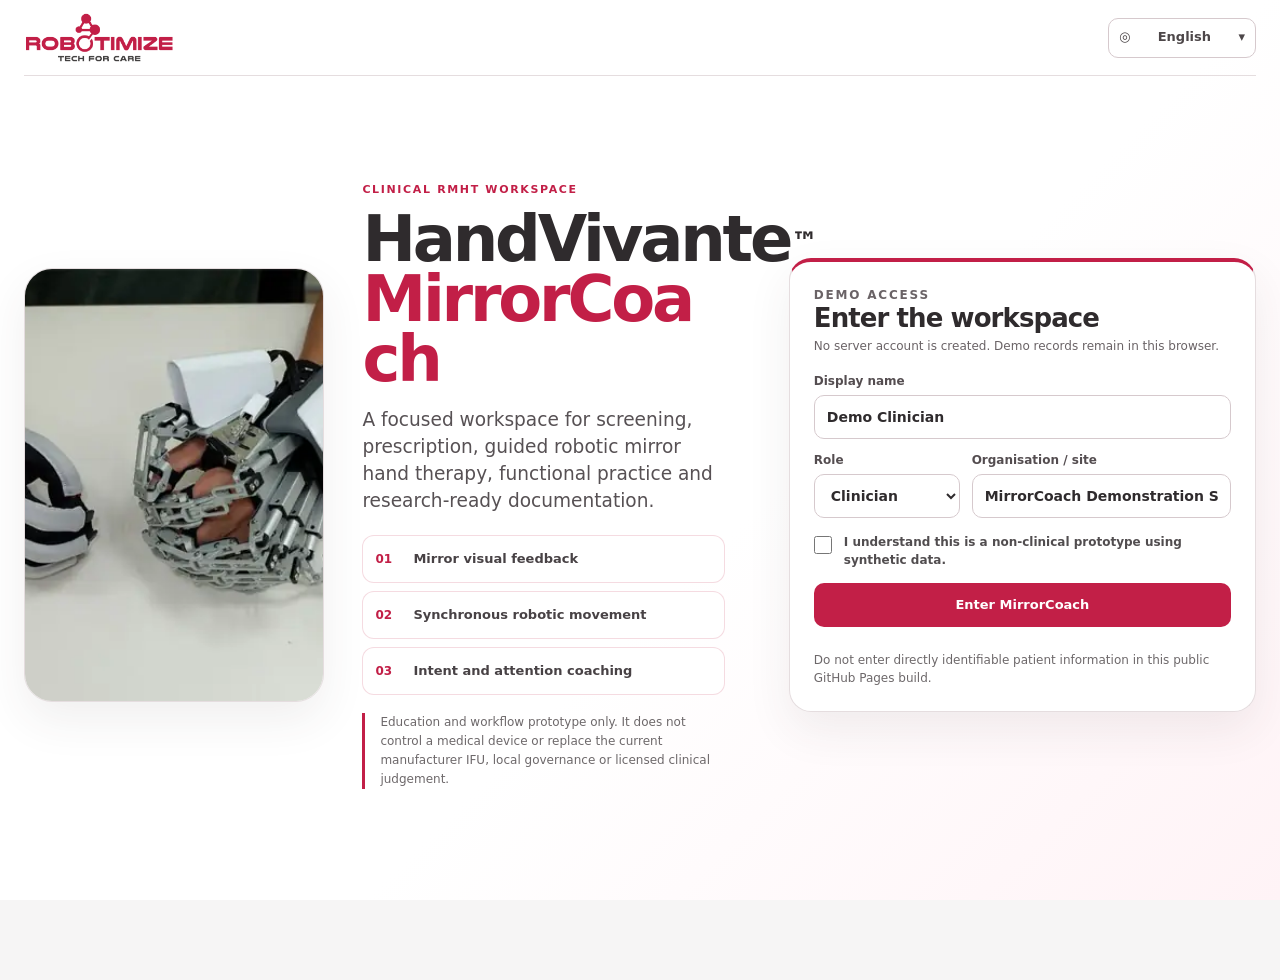
==== commit ed066ce3: "Load welcome layout fixes and advance build version" ====
--- a/index.html
+++ b/index.html
@@ -6,20 +6,27 @@
   <meta name="theme-color" content="#ffffff" />
   <meta name="description" content="HandVivante MirrorCoach: a clinician-led international workflow prototype for robotic mirror hand therapy, guided sessions, functional practice and research-ready documentation." />
   <title>HandVivante™ MirrorCoach</title>
-  <link rel="icon" href="assets/robotimize-logo.png?v=20260714-5" type="image/png" />
-  <link rel="manifest" href="manifest.webmanifest?v=20260714-5" />
-  <link rel="stylesheet" href="css/01-foundation.css?v=20260714-5" />
-  <link rel="stylesheet" href="css/02-layout.css?v=20260714-5" />
-  <link rel="stylesheet" href="css/03-components.css?v=20260714-5" />
-  <link rel="stylesheet" href="css/04-responsive.css?v=20260714-5" />
-  <link rel="stylesheet" href="css/05-professional.css?v=20260714-5" />
-  <link rel="stylesheet" href="css/06-focus-navigation.css?v=20260714-5" />
-  <link rel="stylesheet" href="css/07-metric-insights.css?v=20260714-5" />
-  <link rel="stylesheet" href="css/08-welcome-navigation.css?v=20260714-5" />
+  <script>
+    if (location.hash !== '#welcome') history.replaceState({ mirrorCoachWelcome: true }, '', '#welcome');
+  </script>
+  <link rel="icon" href="assets/robotimize-logo.png?v=20260714-11" type="image/png" />
+  <link rel="manifest" href="manifest.webmanifest?v=20260714-11" />
+  <link rel="stylesheet" href="css/01-foundation.css?v=20260714-11" />
+  <link rel="stylesheet" href="css/02-layout.css?v=20260714-11" />
+  <link rel="stylesheet" href="css/03-components.css?v=20260714-11" />
+  <link rel="stylesheet" href="css/04-responsive.css?v=20260714-11" />
+  <link rel="stylesheet" href="css/05-professional.css?v=20260714-11" />
+  <link rel="stylesheet" href="css/06-focus-navigation.css?v=20260714-11" />
+  <link rel="stylesheet" href="css/07-metric-insights.css?v=20260714-11" />
+  <link rel="stylesheet" href="css/08-welcome-navigation.css?v=20260714-11" />
+  <link rel="stylesheet" href="css/09-patient-insights.css?v=20260714-11" />
+  <link rel="stylesheet" href="css/10-more-hub.css?v=20260714-11" />
+  <link rel="stylesheet" href="css/11-workflow-library.css?v=20260714-11" />
+  <link rel="stylesheet" href="css/12-welcome-mobile-fixes.css?v=20260714-11" />
 </head>
 <body>
   <a class="skip-link" href="#mainContent">Skip to main content</a>
-  <div id="mirrorcoachRoot"><div class="boot-screen"><img src="assets/robotimize-logo.png?v=20260714-5" alt="Robotimize — Tech for Care" /><strong>Loading HandVivante™ MirrorCoach…</strong></div></div>
-  <script src="js/00-boot.js?v=20260714-5"></script>
+  <div id="mirrorcoachRoot"><div class="boot-screen"><img src="assets/robotimize-logo.png?v=20260714-11" alt="Robotimize — Tech for Care" /><strong>Loading HandVivante™ MirrorCoach…</strong></div></div>
+  <script src="js/00-boot.js?v=20260714-11"></script>
 </body>
 </html>
--- a/css/09-patient-insights.css
+++ b/css/09-patient-insights.css
@@ -0,0 +1,71 @@
+/* Clinically contextual case review layer */
+.patient-card{position:relative;transition:border-color .18s ease,box-shadow .18s ease,transform .18s ease,background .18s ease;cursor:pointer}
+.patient-card:hover,.patient-card:focus-within{border-color:rgba(194,31,71,.42);background:#fffafd;box-shadow:0 16px 38px rgba(100,22,46,.09);transform:translateY(-1px)}
+.patient-card:focus-visible{outline:3px solid rgba(194,31,71,.25);outline-offset:3px}
+.patient-title-button{display:inline-flex;align-items:center;gap:8px;min-height:0;padding:0;border:0;border-radius:8px;background:transparent;color:#403e3e;text-align:left;font-size:inherit;font-weight:900;letter-spacing:inherit;line-height:1.25;text-decoration:underline;text-decoration-color:rgba(194,31,71,.34);text-decoration-thickness:2px;text-underline-offset:4px;box-shadow:none}
+.patient-title-button:hover{color:var(--accent);transform:none;text-decoration-color:var(--accent)}
+.patient-title-button span{color:var(--accent);font-size:13px;transition:transform .18s ease}
+.patient-title-button:hover span{transform:translate(2px,-2px)}
+.patient-card .card-top .badge{gap:6px;cursor:pointer;min-height:32px;background:#fff}
+.patient-card .card-top .badge:hover{transform:none;box-shadow:0 7px 18px rgba(100,22,46,.08)}
+.patient-card .card-top .badge span{font-size:15px;line-height:1}
+.patient-review-link{width:100%;display:flex;justify-content:space-between;min-height:38px;margin:11px 0 5px;padding:9px 12px;border:1px solid rgba(194,31,71,.2);border-radius:12px;background:#fff6f8;color:var(--accent);font-size:11px;font-weight:900;box-shadow:none}
+.patient-review-link:hover{background:#fff0f4;border-color:rgba(194,31,71,.38);transform:none}
+.patient-review-link i{font-style:normal;font-size:18px;line-height:1}
+
+.patient-insight-dialog{width:min(1120px,calc(100% - 28px));max-height:92vh;padding:25px 28px 28px;background:#fff;color:#403e3e;border:1px solid rgba(194,31,71,.22);box-shadow:0 38px 110px rgba(59,17,32,.28)}
+.patient-insight-dialog::backdrop{background:rgba(35,20,26,.68);backdrop-filter:blur(7px)}
+.patient-insight-dialog .dialog-close{background:#fff;border-color:rgba(194,31,71,.22);color:var(--accent);box-shadow:0 8px 22px rgba(100,22,46,.08)}
+.patient-insight-header{display:grid;grid-template-columns:minmax(0,1fr) auto;gap:24px;align-items:start;margin:-16px 0 16px}
+.patient-insight-header h2{font-size:clamp(31px,4.4vw,54px);margin-bottom:9px}
+.patient-insight-header p:not(.eyebrow){max-width:780px;color:var(--muted);margin:0}
+.patient-screen-status{min-width:190px;padding:15px 17px;border-radius:17px;border:1px solid rgba(47,125,90,.28);background:#f1fbf6;display:grid;gap:4px}
+.patient-screen-status.review{border-color:rgba(182,120,19,.35);background:#fff8e8}
+.patient-screen-status small{color:var(--muted);font-size:10px;text-transform:uppercase;letter-spacing:.07em;font-weight:900}
+.patient-screen-status strong{font-size:18px;color:#276748}
+.patient-screen-status.review strong{color:#855a12}
+.patient-screen-status span{font-size:10px;color:var(--muted);font-weight:800}
+.patient-boundary-note{padding:14px 16px;border:1px solid rgba(47,125,90,.28);border-left:5px solid var(--ok);border-radius:14px;background:#f5fcf8;margin-bottom:16px}
+.patient-boundary-note.review{border-color:rgba(182,120,19,.3);border-left-color:var(--warning);background:#fff9ec}
+.patient-boundary-note strong{display:block;font-size:13px;margin-bottom:4px}
+.patient-boundary-note p{margin:0;color:#5a5556;font-size:11px;line-height:1.55}
+.patient-insight-grid{display:grid;grid-template-columns:repeat(2,minmax(0,1fr));gap:13px}
+.patient-insight-card{border:1px solid var(--line);border-radius:17px;padding:16px;background:#fff;box-shadow:0 8px 24px rgba(100,22,46,.045)}
+.patient-insight-card.wide{grid-column:1/-1}
+.patient-insight-card.emphasis{background:#fff8fa;border-color:rgba(194,31,71,.24)}
+.patient-insight-card.evidence{background:#f7f7f8;border-color:rgba(64,62,62,.16)}
+.patient-insight-card>strong{display:block;color:var(--accent);font-size:10px;text-transform:uppercase;letter-spacing:.075em;margin-bottom:8px}
+.patient-insight-card h3{font-size:18px;margin-bottom:8px}
+.patient-insight-card p{font-size:12px;color:var(--muted);line-height:1.6;margin-bottom:9px}
+.patient-insight-card ul{margin:8px 0 0;padding-left:20px;color:#514b4d;font-size:12px;line-height:1.55}
+.patient-insight-card li{margin:6px 0}
+.patient-insight-card blockquote{margin:13px 0 0;padding:12px 14px;border-left:4px solid var(--accent);border-radius:0 12px 12px 0;background:#fff;color:#4e4749;font-size:12px;font-weight:750;line-height:1.55}
+.patient-score-grid{display:grid;grid-template-columns:repeat(4,minmax(0,1fr));gap:8px;margin:13px 0}
+.patient-score-grid span{min-height:72px;padding:11px;border:1px solid var(--line);border-radius:13px;background:#fffafb;display:grid;align-content:center;color:var(--muted);font-size:9px;font-weight:900;text-transform:uppercase;letter-spacing:.04em}
+.patient-score-grid b{display:block;color:#403e3e;font-size:24px;line-height:1;margin-bottom:6px;letter-spacing:-.035em}
+.patient-caveat{padding-top:9px;border-top:1px solid var(--line);font-size:10px!important}
+.patient-screen-grid{display:grid;grid-template-columns:repeat(2,minmax(0,1fr));gap:9px}
+.patient-screen-row{display:grid;grid-template-columns:32px minmax(0,1fr);gap:10px;align-items:start;padding:11px;border:1px solid rgba(47,125,90,.25);border-radius:13px;background:#f7fcf9}
+.patient-screen-row.review{border-color:rgba(182,120,19,.3);background:#fff9ec}
+.patient-screen-row>span{width:27px;height:27px;border-radius:50%;display:grid;place-items:center;background:#dff4e8;color:#276748;font-weight:950}
+.patient-screen-row.review>span{background:#f9e7bc;color:#855a12}
+.patient-screen-row b{display:block;font-size:11px;margin-bottom:3px}
+.patient-screen-row p{margin:0;font-size:10px;line-height:1.45}
+.patient-session-stats{display:flex;flex-wrap:wrap;gap:7px;margin:10px 0}
+.patient-session-stats span{padding:6px 8px;border:1px solid var(--line);border-radius:999px;background:#fff9fb;color:#5f575a;font-size:9px;font-weight:850}
+.patient-precaution{margin-top:12px;padding:11px 13px;border:1px solid rgba(182,120,19,.28);border-radius:13px;background:#fff9ec}
+.patient-precaution b{display:block;color:#795313;font-size:11px;margin-bottom:4px}
+.patient-precaution p{margin:0;color:#6b5732}
+.patient-evidence-links{display:flex;flex-wrap:wrap;gap:8px;margin-top:12px}
+.patient-evidence-links a{display:inline-flex;align-items:center;min-height:35px;padding:8px 11px;border:1px solid rgba(194,31,71,.22);border-radius:999px;background:#fff;color:var(--accent);font-size:10px;font-weight:900;text-decoration:none}
+.patient-evidence-links a:hover{text-decoration:underline}
+.patient-insight-actions{display:flex;justify-content:flex-end;gap:9px;flex-wrap:wrap;margin-top:17px;padding-top:16px;border-top:1px solid var(--line)}
+
+@media(max-width:820px){
+  .patient-insight-dialog{padding:21px 17px 22px}
+  .patient-insight-header{grid-template-columns:1fr;margin-top:-13px}
+  .patient-screen-status{min-width:0}
+  .patient-insight-grid,.patient-screen-grid{grid-template-columns:1fr}
+  .patient-insight-card.wide{grid-column:auto}
+  .patient-score-grid{grid-template-columns:repeat(2,minmax(0,1fr))}
+}
--- a/css/10-more-hub.css
+++ b/css/10-more-hub.css
@@ -0,0 +1,35 @@
+/* Accessible clinical and research navigation hub */
+.tab-nav,.tab-nav-inner{overflow:visible!important}
+.nav-more{position:relative;min-width:0}
+.nav-more-toggle{width:100%;min-height:44px!important;padding:9px 13px;border:1px solid transparent;border-radius:10px;background:transparent;color:#5a5356;font-size:13px;font-weight:800;white-space:nowrap;cursor:pointer}
+.nav-more-toggle:hover,.nav-more-toggle[aria-expanded="true"]{border-color:rgba(194,31,71,.35);background:var(--ui-surface-red,#fff6f8);color:var(--accent,#c21f47)}
+.nav-more-toggle .nav-more-chevron{margin-left:8px;transition:transform .16s ease}
+.nav-more-toggle[aria-expanded="true"] .nav-more-chevron{transform:rotate(180deg)}
+.nav-more-menu.more-hub{position:absolute;top:calc(100% + 9px);right:0;z-index:240;width:min(760px,calc(100vw - 32px));padding:0;border:1px solid var(--ui-border,#e5dddf);border-radius:18px;background:#fff;box-shadow:0 24px 70px rgba(58,45,49,.18);overflow:hidden}
+.nav-more-menu.more-hub[hidden]{display:none!important}
+.more-hub-header{display:grid;grid-template-columns:minmax(0,1fr) auto;gap:22px;align-items:start;padding:18px 20px 14px;border-bottom:1px solid var(--ui-border,#e5dddf);background:linear-gradient(135deg,#fff 0%,#fff 66%,#fff4f7 100%)}
+.more-hub-header .eyebrow{margin-bottom:5px}
+.more-hub-header h2{margin:0 0 5px;font-size:22px;letter-spacing:-.025em}
+.more-hub-header p{max-width:590px;margin:0;color:var(--ui-muted,#6a6366);font-size:12px;line-height:1.55}
+.more-hub-boundary{max-width:180px;padding:10px 12px;border:1px solid rgba(194,31,71,.22);border-radius:12px;background:#fff;color:#6a2638;font-size:10px;font-weight:800;line-height:1.45}
+.more-hub-grid{display:grid;grid-template-columns:repeat(2,minmax(0,1fr));gap:9px;padding:12px}
+.more-hub-item{display:grid!important;grid-template-columns:42px minmax(0,1fr) 20px;gap:11px;align-items:start;width:100%;min-height:112px!important;padding:14px!important;border:1px solid var(--ui-border,#e5dddf)!important;border-radius:14px!important;background:#fff!important;color:var(--ui-text,#484245)!important;text-align:left!important;white-space:normal!important}
+.more-hub-item:hover,.more-hub-item:focus-visible{border-color:rgba(194,31,71,.42)!important;background:#fff7f9!important}
+.more-hub-item.active{border-color:var(--accent,#c21f47)!important;background:#fff3f6!important;color:var(--accent,#c21f47)!important}
+.more-hub-index{display:grid;place-items:center;width:40px;height:40px;border-radius:12px;background:#fff1f4;color:var(--accent,#c21f47);font-size:11px;font-weight:950}
+.more-hub-copy{display:grid;gap:4px}
+.more-hub-copy strong{font-size:13px;line-height:1.25}
+.more-hub-copy span{color:var(--ui-muted,#6a6366);font-size:11px;line-height:1.48;font-weight:600}
+.more-hub-copy small{color:#7a2039;font-size:10px;font-weight:850;line-height:1.4}
+.more-hub-arrow{align-self:center;color:var(--accent,#c21f47);font-size:20px}
+.more-hub-evidence{padding:14px 18px 16px;border-top:1px solid var(--ui-border,#e5dddf);background:#faf8f9}
+.more-hub-evidence strong{display:block;margin-bottom:6px;font-size:11px;text-transform:uppercase;letter-spacing:.075em}
+.more-hub-evidence p{margin:0 0 9px;color:var(--ui-muted,#6a6366);font-size:10.5px;line-height:1.55}
+.more-hub-links{display:flex;flex-wrap:wrap;gap:7px 14px}
+.more-hub-links a{font-size:10.5px;font-weight:850;text-underline-offset:3px}
+@media(max-width:900px){
+  .nav-more-menu.more-hub{position:fixed;left:16px;right:16px;top:118px;width:auto;max-height:calc(100vh - 138px);overflow:auto}
+}
+@media(max-width:620px){
+  .more-hub-header{grid-template-columns:1fr}.more-hub-boundary{max-width:none}.more-hub-grid{grid-template-columns:1fr}.more-hub-item{min-height:0!important}
+}
--- a/css/11-workflow-library.css
+++ b/css/11-workflow-library.css
@@ -0,0 +1,30 @@
+/* Session workflow selector and comparison library */
+.workflow-controls{margin:12px 0 14px;padding:13px;border:1px solid var(--ui-border,#e5dddf);border-radius:14px;background:#faf8f9}
+.workflow-select-row{display:grid;grid-template-columns:minmax(0,1fr) auto;gap:10px;align-items:end}
+.workflow-select-row label,.session-workflow-panel label{margin:0;color:#514b4d;font-size:11px;font-weight:850}
+.workflow-select-row select,.session-workflow-panel select{min-height:42px;margin-top:5px;border-radius:10px;background:#fff}
+.workflow-summary{display:grid;grid-template-columns:minmax(0,1fr) auto;gap:8px 16px;margin-top:12px;padding-top:11px;border-top:1px solid var(--ui-border,#e5dddf)}
+.workflow-summary>div:first-child{display:flex;flex-wrap:wrap;gap:7px;align-items:center}
+.workflow-summary>div strong{font-size:13px}.workflow-summary>div span{padding:4px 7px;border-radius:999px;background:#fff0f4;color:var(--accent);font-size:9px;font-weight:900;text-transform:uppercase;letter-spacing:.06em}
+.workflow-summary p{grid-column:1/-1;margin:0;color:var(--ui-muted,#6a6366);font-size:11px;line-height:1.5}
+.workflow-summary small{grid-column:1/-1;color:#715e64;font-size:10px;line-height:1.45}
+.workflow-timing{font-size:10px;font-weight:900;color:var(--accent);white-space:nowrap}
+.session-workflow-panel{display:grid;grid-template-columns:minmax(250px,.65fr) minmax(0,1.35fr);gap:16px;align-items:center;margin-top:14px;padding:14px;border:1px solid rgba(194,31,71,.2);border-radius:14px;background:#fff7f9}
+.session-workflow-panel strong{display:block;margin-bottom:4px;font-size:13px}.session-workflow-panel p{margin:0;color:var(--ui-muted,#6a6366);font-size:11px;line-height:1.5}
+.selected-workflow-context{margin:0 0 15px;padding:12px 14px;border:1px solid rgba(194,31,71,.22);border-radius:14px;background:#fff6f8}
+.selected-workflow-context strong{display:inline-block;margin-right:8px;font-size:12px}.selected-workflow-context>span{padding:4px 7px;border-radius:999px;background:#fff;color:var(--accent);font-size:9px;font-weight:900;text-transform:uppercase}
+.selected-workflow-context p{margin:7px 0 4px;color:#61595c;font-size:11px;line-height:1.5}.selected-workflow-context small{color:#7b6d72;font-size:10px}
+.workflow-library-dialog{width:min(1180px,calc(100% - 30px));max-height:90vh;padding:24px 26px 26px}
+.workflow-dialog-header{padding-right:52px}.workflow-dialog-header h2{max-width:900px;font-size:clamp(28px,4vw,44px)}.workflow-dialog-header>p:not(.eyebrow){max-width:900px;color:var(--ui-muted);font-size:12px}
+.workflow-boundary{margin:15px 0;padding:13px 15px;border:1px solid rgba(182,120,19,.3);border-radius:14px;background:#fff8e9}.workflow-boundary strong{display:block;color:#76500f;font-size:12px}.workflow-boundary p{margin:5px 0 0;color:#765c2f;font-size:11px;line-height:1.55}
+.workflow-library-grid{display:grid;grid-template-columns:repeat(2,minmax(0,1fr));gap:12px}
+.workflow-option{display:flex;flex-direction:column;padding:16px;border:1px solid var(--ui-border);border-radius:16px;background:#fff;box-shadow:0 8px 24px rgba(100,22,46,.045)}
+.workflow-option.selected{border-color:rgba(194,31,71,.55);box-shadow:0 0 0 3px rgba(194,31,71,.08)}
+.workflow-option-top{display:flex;justify-content:space-between;gap:10px;align-items:center}.workflow-option-top>span{color:var(--accent);font-size:20px;font-weight:950}.workflow-option-top small{padding:4px 7px;border-radius:999px;background:#faf0f3;color:#6e5960;font-size:9px;font-weight:900;text-transform:uppercase}
+.workflow-option h3{margin:8px 0 6px;font-size:16px}.workflow-option>p{color:var(--ui-muted);font-size:11px;line-height:1.5}
+.workflow-phase-strip{display:grid;grid-template-columns:repeat(5,1fr);gap:5px;margin:6px 0 10px}.workflow-phase-strip span{display:grid;place-items:center;min-height:38px;padding:5px;border:1px solid var(--ui-border);border-radius:9px;background:#faf8f9;color:#665d60;font-size:9px}.workflow-phase-strip b{color:var(--accent);font-size:10px}
+.workflow-option ul{margin:0 0 12px;padding-left:18px;color:#5c5558;font-size:10.5px;line-height:1.5}.workflow-option li{margin:4px 0}
+.workflow-option-caution{margin-top:auto;margin-bottom:12px;padding:10px;border-left:3px solid var(--accent);background:#fff6f8;color:#6d5960;font-size:10px;line-height:1.45}
+.workflow-sources{display:flex;flex-wrap:wrap;gap:8px 15px;margin-top:16px;padding:14px;border:1px solid var(--ui-border);border-radius:14px;background:#faf8f9}.workflow-sources strong{width:100%;font-size:11px;text-transform:uppercase;letter-spacing:.07em}.workflow-sources a{font-size:10.5px;font-weight:850;text-underline-offset:3px}
+.workflow-dialog-context{background:#f7fbff;border-color:rgba(49,104,154,.22)}
+@media(max-width:760px){.workflow-select-row,.workflow-summary,.session-workflow-panel,.workflow-library-grid{grid-template-columns:1fr}.workflow-timing{white-space:normal}.workflow-library-dialog{padding:20px 16px 22px}.workflow-phase-strip{grid-template-columns:repeat(5,minmax(44px,1fr));overflow-x:auto}}
--- a/css/12-welcome-mobile-fixes.css
+++ b/css/12-welcome-mobile-fixes.css
@@ -0,0 +1,50 @@
+/* Welcome-screen alignment and responsive compatibility fixes */
+.login-copy h1 .login-product-name{
+  display:inline-block;
+  white-space:nowrap;
+  color:var(--ui-text-strong,#2f2b2d);
+  background:none;
+  -webkit-text-fill-color:currentColor;
+}
+.login-copy h1 .login-product-name .login-trademark{
+  display:inline;
+  position:relative;
+  top:-.38em;
+  margin-left:.04em;
+  color:inherit;
+  background:none;
+  -webkit-text-fill-color:currentColor;
+  font-size:.42em;
+  line-height:0;
+  letter-spacing:0;
+}
+.login-copy h1 .login-product-highlight{
+  color:var(--accent,#c21f47);
+  background:none;
+  -webkit-text-fill-color:currentColor;
+}
+.login-card .check-row{
+  display:grid;
+  grid-template-columns:20px minmax(0,1fr);
+  gap:10px;
+  align-items:start;
+  width:100%;
+}
+.login-card .check-row input[type="checkbox"]{
+  width:18px;
+  height:18px;
+  min-height:18px;
+  margin:2px 0 0;
+  padding:0;
+  border-radius:4px;
+  flex:none;
+}
+.login-card .check-row span{
+  display:block;
+  min-width:0;
+  line-height:1.45;
+}
+@media(max-width:760px){
+  .login-copy h1{overflow-wrap:normal;word-break:normal}
+  .login-card .check-row{grid-template-columns:20px minmax(0,1fr)}
+}
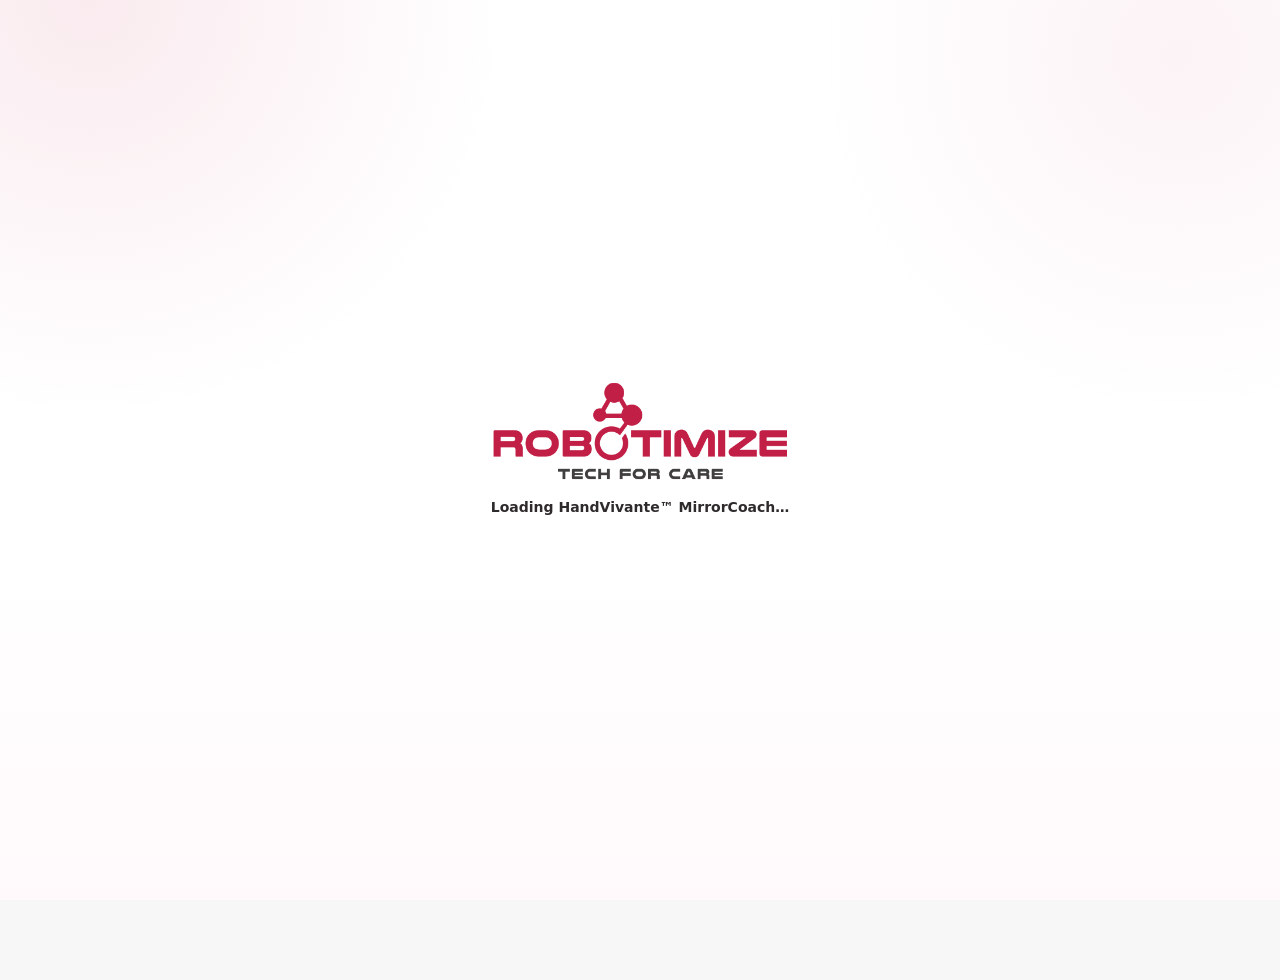
==== commit cd072674: "Load streamlined international visual system" ====
--- a/index.html
+++ b/index.html
@@ -9,24 +9,25 @@
   <script>
     if (location.hash !== '#welcome') history.replaceState({ mirrorCoachWelcome: true }, '', '#welcome');
   </script>
-  <link rel="icon" href="assets/robotimize-logo.png?v=20260714-11" type="image/png" />
-  <link rel="manifest" href="manifest.webmanifest?v=20260714-11" />
-  <link rel="stylesheet" href="css/01-foundation.css?v=20260714-11" />
-  <link rel="stylesheet" href="css/02-layout.css?v=20260714-11" />
-  <link rel="stylesheet" href="css/03-components.css?v=20260714-11" />
-  <link rel="stylesheet" href="css/04-responsive.css?v=20260714-11" />
-  <link rel="stylesheet" href="css/05-professional.css?v=20260714-11" />
-  <link rel="stylesheet" href="css/06-focus-navigation.css?v=20260714-11" />
-  <link rel="stylesheet" href="css/07-metric-insights.css?v=20260714-11" />
-  <link rel="stylesheet" href="css/08-welcome-navigation.css?v=20260714-11" />
-  <link rel="stylesheet" href="css/09-patient-insights.css?v=20260714-11" />
-  <link rel="stylesheet" href="css/10-more-hub.css?v=20260714-11" />
-  <link rel="stylesheet" href="css/11-workflow-library.css?v=20260714-11" />
-  <link rel="stylesheet" href="css/12-welcome-mobile-fixes.css?v=20260714-11" />
+  <link rel="icon" href="assets/robotimize-logo.png?v=20260714-12" type="image/png" />
+  <link rel="manifest" href="manifest.webmanifest?v=20260714-12" />
+  <link rel="stylesheet" href="css/01-foundation.css?v=20260714-12" />
+  <link rel="stylesheet" href="css/02-layout.css?v=20260714-12" />
+  <link rel="stylesheet" href="css/03-components.css?v=20260714-12" />
+  <link rel="stylesheet" href="css/04-responsive.css?v=20260714-12" />
+  <link rel="stylesheet" href="css/05-professional.css?v=20260714-12" />
+  <link rel="stylesheet" href="css/06-focus-navigation.css?v=20260714-12" />
+  <link rel="stylesheet" href="css/07-metric-insights.css?v=20260714-12" />
+  <link rel="stylesheet" href="css/08-welcome-navigation.css?v=20260714-12" />
+  <link rel="stylesheet" href="css/09-patient-insights.css?v=20260714-12" />
+  <link rel="stylesheet" href="css/10-more-hub.css?v=20260714-12" />
+  <link rel="stylesheet" href="css/11-workflow-library.css?v=20260714-12" />
+  <link rel="stylesheet" href="css/12-welcome-mobile-fixes.css?v=20260714-12" />
+  <link rel="stylesheet" href="css/13-streamlined-international.css?v=20260714-12" />
 </head>
 <body>
   <a class="skip-link" href="#mainContent">Skip to main content</a>
-  <div id="mirrorcoachRoot"><div class="boot-screen"><img src="assets/robotimize-logo.png?v=20260714-11" alt="Robotimize — Tech for Care" /><strong>Loading HandVivante™ MirrorCoach…</strong></div></div>
-  <script src="js/00-boot.js?v=20260714-11"></script>
+  <div id="mirrorcoachRoot"><div class="boot-screen"><img src="assets/robotimize-logo.png?v=20260714-12" alt="Robotimize — Tech for Care" /><strong>Loading HandVivante™ MirrorCoach…</strong></div></div>
+  <script src="js/00-boot.js?v=20260714-12"></script>
 </body>
 </html>
--- a/css/13-streamlined-international.css
+++ b/css/13-streamlined-international.css
@@ -0,0 +1,216 @@
+/* Streamlined international clinical interface — responsive final cascade */
+:root{
+  --ui-max:1360px;
+  --ui-reading:76ch;
+  --ui-space-1:4px;
+  --ui-space-2:8px;
+  --ui-space-3:12px;
+  --ui-space-4:16px;
+  --ui-space-5:20px;
+  --ui-space-6:24px;
+  --ui-radius:14px;
+  --ui-radius-small:10px;
+  --ui-shadow:0 12px 34px rgba(49,39,42,.07);
+  --ui-shadow-small:0 4px 14px rgba(49,39,42,.05);
+}
+html{font-size:16px;background:#f7f7f7;scroll-padding-top:72px}
+body{background:#f7f7f7;color:#373234;font-size:14px;line-height:1.55}
+body:before{display:none!important}
+:where(p,li,dd){line-height:1.58}
+:where(.section-heading p,.card-intro,.phase-lead,.subtitle,.hero-copy,.clinical-note,.manual-content,.workflow-summary p){max-width:var(--ui-reading)}
+:where(button,.file-button,input,select,textarea,summary){font-family:inherit}
+:where(button,.file-button,summary){min-height:44px}
+:where(input,select,textarea){min-height:44px;border-radius:9px;padding:10px 12px}
+textarea{min-height:96px}
+.panel,.workspace-card,.stat-card{border-color:#e5e1e2;border-radius:var(--ui-radius);box-shadow:var(--ui-shadow-small)}
+.panel{margin-bottom:16px;padding:20px}
+.section-heading{margin-bottom:16px}
+.section-heading h2{margin-bottom:6px;font-size:clamp(22px,2vw,30px)}
+.section-heading p{font-size:12px}
+.eyebrow{margin-bottom:7px;font-size:10px;letter-spacing:.12em}
+.login-shell{background:#fff}
+.login-topbar{width:min(1280px,calc(100% - 48px));min-height:68px;padding:8px 0}
+.login-topbar .brand-mark{width:132px}
+.login-grid{grid-template-columns:minmax(0,1.12fr) minmax(360px,.68fr);gap:clamp(30px,5vw,68px);width:min(1280px,calc(100% - 48px));min-height:calc(100vh - 68px);padding:28px 0 38px}
+.login-showcase{grid-template-columns:minmax(250px,.78fr) minmax(360px,1.22fr);gap:clamp(24px,3vw,42px)}
+.login-product-frame{border-radius:20px;box-shadow:var(--ui-shadow)}
+.login-product{height:min(44vh,430px)}
+.login-copy h1{margin-bottom:14px;font-size:clamp(42px,4.8vw,68px);line-height:.98;letter-spacing:-.045em}
+.hero-copy{margin-bottom:16px;font-size:clamp(15px,1.3vw,18px)}
+.mechanism-strip{grid-template-columns:repeat(3,minmax(0,1fr));gap:8px;margin:16px 0}
+.mechanism-strip article{min-height:58px;padding:10px;border-radius:10px;box-shadow:none}
+.mechanism-strip strong{width:auto;font-size:10px}
+.mechanism-strip span{font-size:11px;line-height:1.35}
+.clinical-note{margin-top:14px;padding-left:12px;font-size:11px}
+.login-card{max-width:470px;padding:22px;border-top-width:3px;border-radius:16px;box-shadow:var(--ui-shadow)}
+.login-card .section-heading h2{font-size:24px}
+.login-form-grid{gap:10px}
+.login-card label{margin-bottom:10px}
+.login-card .privacy-mini{font-size:11px}
+.app-header{border-top-width:3px}
+.app-header-inner{width:min(var(--ui-max),calc(100% - 48px));min-height:72px;padding:9px 0}
+.app-brand{gap:16px}
+.app-brand .brand-mark.small{width:108px}
+.brand-copy .eyebrow{display:none}
+.product-title h1{font-size:clamp(23px,2vw,30px)}
+.product-title>span{padding:4px 7px;font-size:9px}
+.brand-copy .subtitle{margin-top:4px;font-size:11px}
+.header-assurance{gap:6px 14px;margin-top:6px;padding-top:6px;font-size:10px}
+.header-controls{grid-template-columns:138px 118px minmax(180px,auto);gap:7px}
+.language-button,.data-menu>summary{min-height:40px;padding:8px 10px}
+.user-chip{min-width:188px;padding-right:8px}
+.user-chip>span{width:32px;height:32px}
+.tab-nav{top:0;border-bottom-color:#ded9da;box-shadow:0 3px 12px rgba(49,39,42,.05)}
+.tab-nav-inner{display:flex;gap:3px;width:min(var(--ui-max),calc(100% - 48px));padding:5px 0}
+.tab-nav-inner>.tab-button{flex:1 1 0}
+.tab-button,.nav-more-toggle{min-height:42px!important;padding:8px 11px!important;border-radius:8px!important;font-size:12px!important}
+.nav-more{flex:0 0 106px}
+.nav-more-toggle{width:100%}
+.app-shell{width:min(var(--ui-max),calc(100% - 48px));padding:18px 0 28px}
+footer{width:min(var(--ui-max),calc(100% - 48px));padding:4px 0 26px;font-size:11px}
+.workspace-shell{border-radius:16px;box-shadow:var(--ui-shadow-small)}
+.workspace-topbar{grid-template-columns:minmax(0,1fr) minmax(190px,245px);gap:18px;padding:16px 18px 13px}
+.workspace-topbar h2{font-size:clamp(23px,2vw,30px)}
+.workspace-layer-nav{gap:4px;padding:5px 7px}
+.workspace-layer-nav button{min-height:40px;padding:7px 10px}
+.workspace-stage{padding:14px}
+.dashboard-hero{grid-template-columns:minmax(0,1fr) 190px;gap:20px;min-height:138px;padding:17px 19px;border-radius:13px}
+.dashboard-hero h2{font-size:clamp(25px,3vw,39px)}
+.dashboard-hero img{max-height:118px}
+.command-grid,.dashboard-grid,.research-grid{gap:16px}
+.command-grid{grid-template-columns:minmax(0,1.1fr) minmax(320px,.9fr)}
+.stats-grid{gap:11px;margin-bottom:16px}
+.stat-card{min-height:108px;padding:15px;border-top-width:3px}
+.stat-card strong{font-size:31px}
+.stat-card span,.stat-card small{font-size:10px}
+.workspace-card{padding:16px}
+.workspace-card-heading{margin-bottom:10px}
+.architecture-list{gap:7px}
+.architecture-list li{padding:0;border-radius:10px;box-shadow:none}
+.architecture-phase{min-height:48px;padding:9px 11px}
+.prompt-list{gap:8px}
+.prompt-card{padding:10px;border-radius:10px}
+.two-column{grid-template-columns:minmax(330px,.74fr) minmax(0,1.26fr);gap:18px}
+.session-grid{grid-template-columns:minmax(280px,.38fr) minmax(0,.62fr);gap:18px}
+.tutorial-layout{gap:18px}
+.grid-2,.grid-3{gap:10px}
+label{margin-bottom:12px}
+.eligibility-box{padding:12px 12px 2px;border-radius:12px}
+.eligibility-summary{padding:10px 12px;border-radius:10px}
+.patient-card,.protocol-card,.outcome-card,.event-card,.week-card,.movement-card,.exercise-card,.trajectory-card{border-radius:12px;padding:13px;box-shadow:none!important}
+.cards-list{gap:10px}
+.card-actions{gap:6px;margin-top:8px}
+.mini-metrics{gap:5px;margin:8px 0}
+.mini-metrics span{padding:5px 8px}
+.timer-panel,.tutorial-nav{top:66px}
+.timer-ring{width:min(260px,80vw);height:min(260px,80vw);margin-inline:auto}
+.phase-tabs{gap:6px}
+.phase-tab{min-height:40px;padding:8px 10px}
+.session-nav{gap:8px}
+.table-wrap{border:1px solid #e5e1e2;border-radius:12px;background:#fff;box-shadow:none}
+table{min-width:760px}
+th,td{padding:10px 11px;font-size:11px}
+th{font-size:9px;letter-spacing:.07em}
+tbody tr:last-child td{border-bottom:0}
+dialog{width:min(980px,calc(100vw - 32px));max-height:calc(100vh - 32px);padding:20px;border-radius:16px}
+.metric-insight-dialog,.patient-insight-dialog,.workflow-library-dialog{width:min(1120px,calc(100vw - 32px))}
+.dialog-close{top:12px;right:12px;width:40px;height:40px;min-height:40px}
+.more-hub-header{padding:16px 18px 13px}
+.more-hub-grid{gap:7px;padding:10px}
+.more-hub-item{min-height:100px!important;padding:12px!important}
+@media(max-width:1180px){
+  .login-grid{grid-template-columns:1fr;align-content:start;gap:24px;padding-top:24px}
+  .login-showcase{grid-template-columns:minmax(240px,.72fr) minmax(340px,1.28fr)}
+  .login-card{max-width:none;margin:0}
+  .app-header-inner{grid-template-columns:1fr;gap:10px}
+  .header-controls{grid-template-columns:138px 118px minmax(180px,1fr)}
+  .brand-copy .subtitle{max-width:860px}
+  .command-grid{grid-template-columns:1fr}
+  .two-column,.session-grid,.tutorial-layout{grid-template-columns:1fr}
+  .sticky-panel,.timer-panel,.tutorial-nav{position:static}
+}
+@media(max-width:820px){
+  html{scroll-padding-top:62px}
+  body{font-size:14px}
+  .login-topbar,.login-grid,.app-header-inner,.tab-nav-inner,.app-shell,footer{width:calc(100% - 28px)}
+  .login-topbar{min-height:60px}
+  .login-grid{min-height:auto;padding:18px 0 28px}
+  .login-showcase{grid-template-columns:1fr;gap:16px}
+  .login-product-frame{display:none}
+  .login-copy h1{font-size:clamp(38px,11vw,54px)}
+  .mechanism-strip{grid-template-columns:1fr 1fr 1fr}
+  .login-card{padding:18px}
+  .app-header-inner{display:block;padding:10px 0}
+  .app-brand{align-items:flex-start}
+  .app-brand .brand-mark.small{width:92px}
+  .brand-copy .subtitle,.header-assurance{display:none}
+  .header-controls{grid-template-columns:1fr 1fr;margin-top:10px}
+  .user-chip{grid-column:1/-1;min-width:0}
+  .tab-nav{overflow:hidden}
+  .tab-nav-inner{overflow-x:auto;overscroll-behavior-x:contain;scroll-snap-type:x proximity;scrollbar-width:none;padding:5px 0}
+  .tab-nav-inner::-webkit-scrollbar{display:none}
+  .tab-nav-inner>.tab-button,.nav-more{flex:0 0 auto;scroll-snap-align:center}
+  .tab-button,.nav-more-toggle{padding-inline:13px!important}
+  .app-shell{padding:12px 0 22px}
+  .workspace-topbar{grid-template-columns:1fr;padding:14px}
+  .workspace-focus{max-width:none}
+  .workspace-layer-nav{display:flex;overflow-x:auto;scrollbar-width:none}
+  .workspace-layer-nav::-webkit-scrollbar{display:none}
+  .workspace-layer-nav button{flex:0 0 auto;min-width:128px}
+  .workspace-stage{padding:9px}
+  .dashboard-hero{grid-template-columns:1fr;min-height:0;padding:15px}
+  .dashboard-hero img{display:none}
+  .stats-grid{grid-template-columns:repeat(2,minmax(0,1fr));gap:8px}
+  .stat-card{min-height:98px;padding:12px}
+  .stat-card strong{font-size:27px}
+  .panel,.workspace-card{padding:15px}
+  .grid-3{grid-template-columns:repeat(2,minmax(0,1fr))}
+  .section-heading.inline{display:flex;align-items:flex-start}
+  .more-hub-header{grid-template-columns:1fr}
+  .more-hub-boundary{max-width:none}
+}
+@media(max-width:640px){
+  .login-topbar,.login-grid,.app-header-inner,.tab-nav-inner,.app-shell,footer{width:calc(100% - 22px)}
+  .login-topbar .brand-mark{width:116px}
+  .language-button{min-width:0;width:132px}
+  .mechanism-strip{grid-template-columns:1fr;gap:6px}
+  .mechanism-strip article{min-height:44px}
+  .login-form-grid,.grid-2,.grid-3,.movement-grid,.outcome-visuals,.component-grid,.manual-photo-grid,.research-grid,.dashboard-grid{grid-template-columns:1fr}
+  .header-controls{grid-template-columns:1fr 1fr}
+  .data-menu>summary,.language-button{width:100%;min-width:0}
+  .product-title{display:block}
+  .product-title>span{display:inline-flex;margin-top:5px}
+  .stats-grid{grid-template-columns:1fr 1fr}
+  .stat-card{min-width:0}
+  .workspace-layer-nav button{min-width:112px}
+  .section-heading.inline{display:block}
+  .section-heading.inline>button,.section-heading.inline>.filter-row,.section-heading.inline>select{margin-top:10px}
+  .filter-row{display:grid;grid-template-columns:1fr;gap:8px}
+  .session-nav{flex-direction:column}
+  .session-nav button{width:100%}
+  .timer-controls{grid-template-columns:1fr}
+  .manual-tools{grid-template-columns:1fr}
+  .workflow-select-row,.session-workflow-panel{grid-template-columns:1fr!important}
+  .more-hub-grid{grid-template-columns:1fr}
+  dialog{width:100vw;max-width:none;max-height:100dvh;height:100dvh;margin:0;padding:18px 14px;border:0;border-radius:0}
+  .dialog-close{position:sticky;top:0;margin-left:auto;z-index:3}
+  table.responsive-data-table{min-width:0;width:100%;border-collapse:separate;border-spacing:0}
+  table.responsive-data-table thead{position:absolute;width:1px;height:1px;overflow:hidden;clip:rect(0 0 0 0);white-space:nowrap}
+  table.responsive-data-table tbody,table.responsive-data-table tr,table.responsive-data-table td{display:block;width:100%}
+  table.responsive-data-table tr{margin:0 0 10px;padding:11px 12px;border:1px solid #e5e1e2;border-radius:11px;background:#fff}
+  table.responsive-data-table tr:last-child{margin-bottom:0}
+  table.responsive-data-table td{display:grid;grid-template-columns:minmax(92px,.42fr) minmax(0,1fr);gap:10px;padding:7px 0;border:0;border-bottom:1px solid #eee9ea;text-align:left}
+  table.responsive-data-table td:last-child{border-bottom:0}
+  table.responsive-data-table td:before{content:attr(data-label);color:#777074;font-size:9px;font-weight:900;letter-spacing:.065em;text-transform:uppercase}
+  table.responsive-data-table td[colspan]:before{display:none}
+  .table-wrap:has(table.responsive-data-table){overflow:visible;border:0;background:transparent}
+}
+@media(max-width:400px){
+  .stats-grid{grid-template-columns:1fr}
+  .header-controls{grid-template-columns:1fr}
+  .user-chip{grid-column:auto}
+  .tab-button,.nav-more-toggle{font-size:11px!important}
+}
+@media(prefers-reduced-motion:reduce){
+  *,*:before,*:after{scroll-behavior:auto!important;animation-duration:.001ms!important;transition-duration:.001ms!important}
+}
